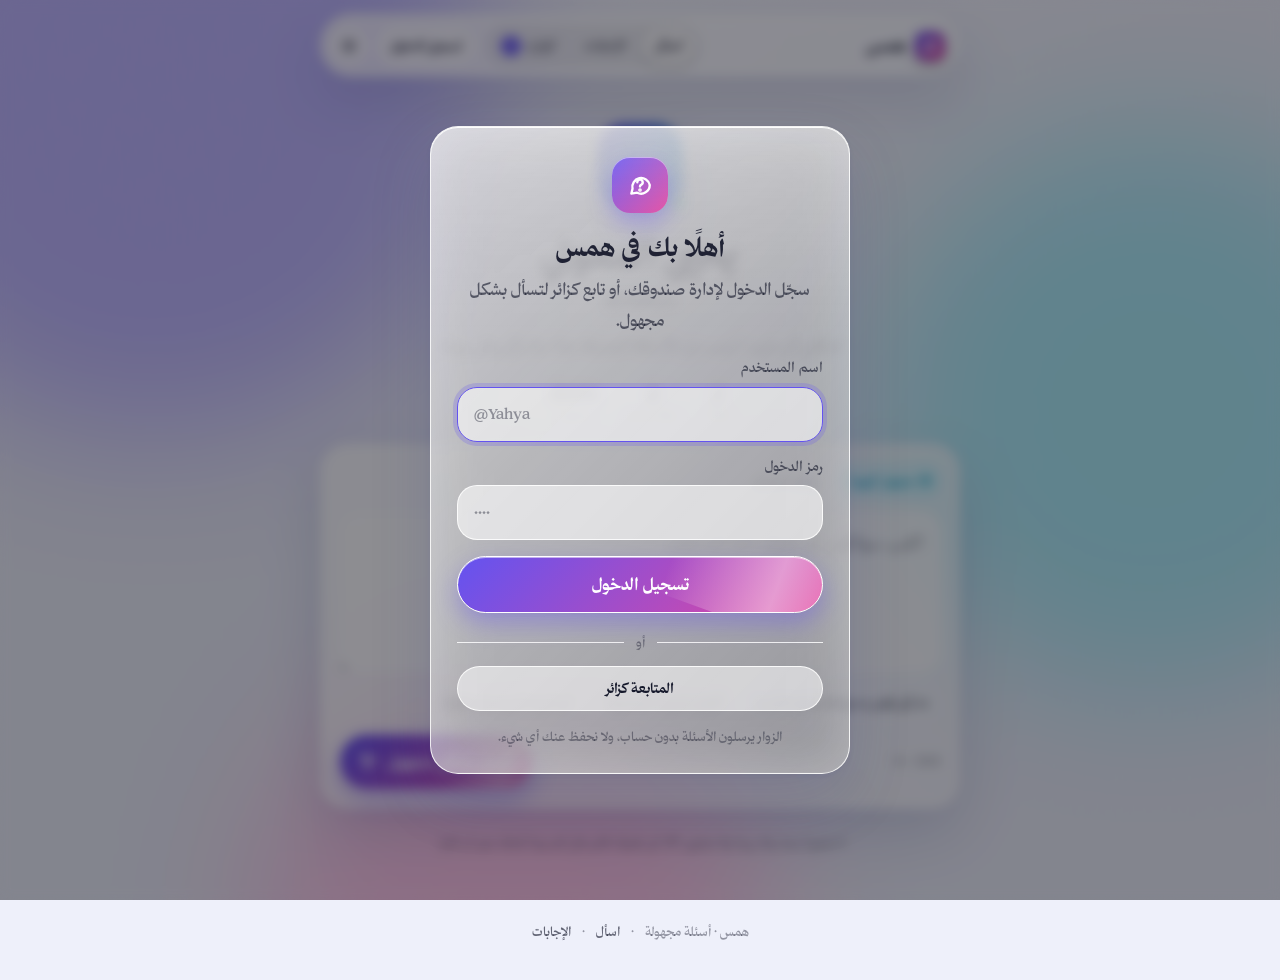
==== ask/index.html @ 1781f9e5 "Localize the Q&A site to Arabic with the Thmanyah Serif Text font Switch the page to lang=ar dir=rtl" ====
<!doctype html>
<html lang="ar" dir="rtl">
<head>
<meta charset="utf-8">
<meta name="viewport" content="width=device-width, initial-scale=1, viewport-fit=cover">
<title>همس — أسئلة مجهولة</title>
<meta name="description" content="اسألني أي شيء بدون أن يعرف أحد من أنت. أجيب عن أفضل الأسئلة علنًا.">
<meta property="og:title" content="همس — أسئلة مجهولة">
<meta property="og:description" content="أرسل لي سؤالًا مجهولًا. بلا اسم، بلا حساب، بلا أثر.">
<meta name="theme-color" content="#0a0b14">
<link rel="preload" href="fonts/thmanyahseriftext-Medium.otf" as="font" type="font/otf" crossorigin>
<link rel="preload" href="fonts/thmanyahseriftext-Bold.otf" as="font" type="font/otf" crossorigin>
<link rel="stylesheet" href="style.css">
</head>
<body>

<!-- الخلفية السائلة -->
<div class="ambient" aria-hidden="true">
  <span class="blob blob-a"></span>
  <span class="blob blob-b"></span>
  <span class="blob blob-c"></span>
  <span class="grain"></span>
</div>

<!-- شريط التنقل الزجاجي -->
<header class="topbar">
  <nav class="nav glass" aria-label="الرئيسي">
    <a class="brand" href="#home">
      <span class="brand-mark" aria-hidden="true">
        <svg viewBox="0 0 24 24" width="18" height="18" fill="none" stroke="currentColor" stroke-width="2.2" stroke-linecap="round" stroke-linejoin="round"><path d="M21 12a8 8 0 0 1-11.6 7.1L4 20l1.1-4.6A8 8 0 1 1 21 12z"/><path d="M9.5 9.5a2.5 2.5 0 1 1 3.5 2.3c-.7.3-1 .8-1 1.5"/><circle cx="12" cy="16.6" r=".6" fill="currentColor"/></svg>
      </span>
      <span class="brand-name">همس</span>
    </a>
    <div class="nav-links" role="tablist">
      <a href="#home" data-route="home" class="nav-link">اسأل</a>
      <a href="#answers" data-route="answers" class="nav-link">الإجابات</a>
      <a href="#inbox" data-route="inbox" class="nav-link">الوارد <span class="pill" id="inboxCount" hidden>0</span></a>
    </div>
    <button class="btn-ghost sm" id="navSignIn" type="button">تسجيل الدخول</button>
    <button class="user-chip" id="navUser" type="button" hidden title="الحساب">
      <span class="user-avatar" id="navAvatar">ي</span>
      <span class="user-name" id="navName">Yahya</span>
    </button>
    <button class="icon-btn" id="themeToggle" type="button" aria-label="تبديل المظهر" title="تبديل المظهر">
      <svg class="ico-sun" viewBox="0 0 24 24" width="18" height="18" fill="none" stroke="currentColor" stroke-width="2" stroke-linecap="round"><circle cx="12" cy="12" r="4"/><path d="M12 2v2M12 20v2M4.9 4.9l1.4 1.4M17.7 17.7l1.4 1.4M2 12h2M20 12h2M4.9 19.1l1.4-1.4M17.7 6.3l1.4-1.4"/></svg>
      <svg class="ico-moon" viewBox="0 0 24 24" width="18" height="18" fill="none" stroke="currentColor" stroke-width="2" stroke-linecap="round" stroke-linejoin="round"><path d="M21 12.8A9 9 0 1 1 11.2 3a7 7 0 0 0 9.8 9.8z"/></svg>
    </button>
  </nav>
</header>

<main class="page">

  <!-- ===================== الرئيسية / اسأل ===================== -->
  <section class="view" data-view="home">
    <div class="hero">
      <div class="avatar-ring">
        <div class="avatar glass" id="avatar">ي</div>
        <span class="status-dot" title="يستقبل الأسئلة"></span>
      </div>
      <h1 class="display" id="profileName">يحيى المعولي</h1>
      <p class="handle" id="profileHandle">@Yahya</p>
      <p class="bio" id="profileBio">اسألني أي شيء. أجيب عن الأسئلة الجميلة علنًا، والباقي يبقى بيننا.</p>
      <div class="stats">
        <div class="stat"><strong id="statAnswered">0</strong><span>إجابة</span></div>
        <div class="stat"><strong id="statReceived">0</strong><span>سؤال وصل</span></div>
        <div class="stat"><strong>100%</strong><span>مجهول</span></div>
      </div>
    </div>

    <div class="composer glass" id="composer">
      <div class="composer-head">
        <span class="chip"><span class="dot"></span> مجهول الهوية</span>
        <span class="chip ghost">بدون تسجيل</span>
      </div>
      <form id="askForm" novalidate>
        <label class="sr-only" for="question">سؤالك</label>
        <textarea id="question" name="question" rows="4" maxlength="300" placeholder="اكتب سؤالك… لن يعرف أحد أنه منك." required></textarea>
        <div class="composer-foot">
          <div class="prompts" id="prompts" aria-label="اقتراحات">
            <button type="button" class="prompt">ما رأي تؤمن به ويخالفك فيه الناس؟</button>
            <button type="button" class="prompt">أفضل نصيحة تجاهلتها؟</button>
            <button type="button" class="prompt">أي أغنية تكررها هذه الأيام؟</button>
          </div>
          <div class="send-row">
            <span class="counter" id="counter">0 / 300</span>
            <button class="btn-primary" id="sendBtn" type="submit">
              <span class="btn-label">أرسل بشكل مجهول</span>
              <svg class="flip-rtl" viewBox="0 0 24 24" width="18" height="18" fill="none" stroke="currentColor" stroke-width="2.2" stroke-linecap="round" stroke-linejoin="round"><path d="M22 2 11 13"/><path d="M22 2 15 22l-4-9-9-4z"/></svg>
            </button>
          </div>
        </div>
        <p class="form-error" id="formError" role="alert" hidden></p>
      </form>

      <div class="sent" id="sentState" hidden>
        <div class="sent-check" aria-hidden="true">
          <svg viewBox="0 0 24 24" width="32" height="32" fill="none" stroke="currentColor" stroke-width="2.5" stroke-linecap="round" stroke-linejoin="round"><path d="M20 6 9 17l-5-5"/></svg>
        </div>
        <h2>وصل. سرّك في أمان.</h2>
        <p>إذا تمت الإجابة عنه سيظهر في صفحة <a href="#answers">الإجابات</a>.</p>
        <button class="btn-ghost" id="sendAnother" type="button">أرسل سؤالًا آخر</button>
      </div>
    </div>

    <p class="fineprint">لا نجمع أسماء ولا بريدًا ولا عناوين IP. كن لطيفًا، فالرسائل المسيئة تُحذف دون أن تُقرأ.</p>
  </section>

  <!-- ===================== الإجابات ===================== -->
  <section class="view" data-view="answers" hidden>
    <div class="section-head">
      <h1 class="display">الإجابات</h1>
      <p class="lede">أسئلة استحقت أن تُجاب بصوت عالٍ.</p>
    </div>
    <div class="feed" id="answersFeed"></div>
    <div class="empty glass" id="answersEmpty" hidden>
      <h3>لا إجابات بعد</h3>
      <p>كن أول من <a href="#home">يسأل شيئًا</a>.</p>
    </div>
  </section>

  <!-- ===================== الوارد ===================== -->
  <section class="view" data-view="inbox" hidden>

    <div class="lock glass" id="lockScreen">
      <div class="lock-icon" aria-hidden="true">
        <svg viewBox="0 0 24 24" width="28" height="28" fill="none" stroke="currentColor" stroke-width="2" stroke-linecap="round" stroke-linejoin="round"><rect x="4" y="11" width="16" height="10" rx="3"/><path d="M8 11V7a4 4 0 0 1 8 0v4"/></svg>
      </div>
      <h2>صندوق المالك</h2>
      <p>سجّل الدخول لقراءة الأسئلة والإجابة عنها.</p>
      <button class="btn-primary" id="lockSignIn" type="button"><span class="btn-label">تسجيل الدخول</span></button>
      <p class="hint">صاحب الصفحة وحده يستطيع فتح صندوق الوارد.</p>
    </div>

    <div id="inboxPanel" hidden>
      <div class="section-head row">
        <div>
          <h1 class="display">الوارد</h1>
          <p class="lede" id="inboxLede">لا أسئلة بانتظارك</p>
        </div>
        <div class="head-actions">
          <button class="btn-ghost" id="copyLink" type="button">
            <svg viewBox="0 0 24 24" width="16" height="16" fill="none" stroke="currentColor" stroke-width="2" stroke-linecap="round" stroke-linejoin="round"><path d="M10 13a5 5 0 0 0 7.5.5l3-3a5 5 0 0 0-7-7l-1.5 1.5"/><path d="M14 11a5 5 0 0 0-7.5-.5l-3 3a5 5 0 0 0 7 7l1.5-1.5"/></svg>
            نسخ رابطي
          </button>
          <button class="btn-ghost" id="openSettings" type="button">الإعدادات</button>
          <button class="btn-ghost" id="lockBtn" type="button">تسجيل الخروج</button>
        </div>
      </div>

      <div class="filters glass" role="tablist" aria-label="تصفية">
        <button class="filter is-active" data-filter="all" type="button">الكل</button>
        <button class="filter" data-filter="open" type="button">بلا إجابة</button>
        <button class="filter" data-filter="answered" type="button">مُجاب</button>
        <button class="filter" data-filter="archived" type="button">الأرشيف</button>
      </div>

      <div class="feed" id="inboxFeed"></div>
      <div class="empty glass" id="inboxEmpty" hidden>
        <h3>الصندوق فارغ</h3>
        <p>شارك رابطك وستبدأ الأسئلة بالوصول.</p>
      </div>

      <!-- نافذة الإعدادات -->
      <div class="sheet-backdrop" id="settingsSheet" hidden>
        <div class="sheet glass" role="dialog" aria-modal="true" aria-labelledby="settingsTitle">
          <div class="sheet-head">
            <h2 id="settingsTitle">الإعدادات</h2>
            <button class="icon-btn" id="closeSettings" type="button" aria-label="إغلاق">✕</button>
          </div>
          <form id="settingsForm" class="settings-form">
            <label>الاسم الظاهر<input id="setName" type="text" maxlength="40" required></label>
            <label>اسم المستخدم<input id="setHandle" type="text" maxlength="30" placeholder="@you" dir="ltr"></label>
            <label>النبذة<textarea id="setBio" rows="3" maxlength="160"></textarea></label>
            <label>رمز الدخول<input id="setPass" type="password" inputmode="numeric" minlength="4" maxlength="32" autocomplete="new-password" dir="ltr"></label>
            <div class="sheet-actions">
              <button class="btn-danger" id="clearSamples" type="button">حذف الأسئلة التجريبية</button>
              <button class="btn-primary" type="submit"><span class="btn-label">حفظ</span></button>
            </div>
          </form>
        </div>
      </div>
    </div>
  </section>

</main>

<footer class="foot">
  <span>همس · أسئلة مجهولة</span>
  <span class="sep">·</span>
  <a href="#home">اسأل</a>
  <span class="sep">·</span>
  <a href="#answers">الإجابات</a>
</footer>

<!-- نافذة تسجيل الدخول عند فتح الموقع -->
<div class="sheet-backdrop login-backdrop" id="loginSheet" hidden>
  <div class="sheet glass login" role="dialog" aria-modal="true" aria-labelledby="loginTitle">
    <div class="login-brand" aria-hidden="true">
      <svg viewBox="0 0 24 24" width="26" height="26" fill="none" stroke="currentColor" stroke-width="2.2" stroke-linecap="round" stroke-linejoin="round"><path d="M21 12a8 8 0 0 1-11.6 7.1L4 20l1.1-4.6A8 8 0 1 1 21 12z"/><path d="M9.5 9.5a2.5 2.5 0 1 1 3.5 2.3c-.7.3-1 .8-1 1.5"/><circle cx="12" cy="16.6" r=".6" fill="currentColor"/></svg>
    </div>
    <h2 id="loginTitle" class="display">أهلًا بك في همس</h2>
    <p class="login-sub">سجّل الدخول لإدارة صندوقك، أو تابع كزائر لتسأل بشكل مجهول.</p>
    <form id="loginForm" class="login-form" novalidate>
      <label>اسم المستخدم<input id="loginUser" type="text" autocomplete="username" placeholder="@Yahya" autocapitalize="off" spellcheck="false" dir="ltr"></label>
      <label>رمز الدخول<input id="loginPass" type="password" autocomplete="current-password" inputmode="numeric" placeholder="••••" dir="ltr"></label>
      <p class="form-error" id="loginError" role="alert" hidden></p>
      <button class="btn-primary login-btn" type="submit"><span class="btn-label">تسجيل الدخول</span></button>
    </form>
    <div class="divider"><span>أو</span></div>
    <button class="btn-ghost login-guest" id="loginGuest" type="button">المتابعة كزائر</button>
    <p class="hint">الزوار يرسلون الأسئلة بدون حساب، ولا نحفظ عنك أي شيء.</p>
  </div>
</div>

<div class="toast glass" id="toast" role="status" aria-live="polite" hidden></div>

<template id="tplQuestion">
  <article class="card glass q-card">
    <header class="q-head">
      <span class="q-avatar" aria-hidden="true">؟</span>
      <div class="q-meta">
        <span class="q-from">مجهول</span>
        <time class="q-time"></time>
      </div>
      <span class="badge"></span>
    </header>
    <p class="q-text"></p>
    <div class="q-answer" hidden>
      <span class="a-label">الإجابة</span>
      <p class="a-text"></p>
    </div>
    <div class="q-reply" hidden>
      <textarea class="reply-input" rows="3" maxlength="600" placeholder="اكتب إجابتك…"></textarea>
      <div class="q-actions">
        <button class="btn-ghost act-cancel" type="button">إلغاء</button>
        <button class="btn-primary act-publish" type="button"><span class="btn-label">نشر الإجابة</span></button>
      </div>
    </div>
    <footer class="q-foot">
      <div class="q-actions"></div>
    </footer>
  </article>
</template>

<script src="app.js"></script>
</body>
</html>
---- ask/style.css ----
/* ============================================================
   همس — Liquid Glass design system (RTL, Arabic)
   Layout: one centred column (max 640px) floating over an
   animated aurora; every surface is a frosted glass panel.
   Type: Thmanyah Serif Text (Light 300 / Medium 500 / Bold 700).
   ============================================================ */
@font-face { font-family: "Thmanyah Serif Text"; src: url("fonts/thmanyahseriftext-Light.otf") format("opentype"); font-weight: 300; font-style: normal; font-display: swap; }
@font-face { font-family: "Thmanyah Serif Text"; src: url("fonts/thmanyahseriftext-Medium.otf") format("opentype"); font-weight: 400 500; font-style: normal; font-display: swap; }
@font-face { font-family: "Thmanyah Serif Text"; src: url("fonts/thmanyahseriftext-Bold.otf") format("opentype"); font-weight: 600 800; font-style: normal; font-display: swap; }

:root {
  --bg: #0a0b14;
  --bg-2: #11132a;
  --fg: #f4f5ff;
  --fg-muted: rgba(244, 245, 255, 0.64);
  --fg-faint: rgba(244, 245, 255, 0.42);

  --glass: linear-gradient(135deg, rgba(255,255,255,0.14), rgba(255,255,255,0.05));
  --glass-strong: rgba(255,255,255,0.16);
  --glass-hover: rgba(255,255,255,0.10);
  --stroke: rgba(255,255,255,0.20);
  --stroke-strong: rgba(255,255,255,0.42);
  --sheen: rgba(255,255,255,0.55);
  --shadow: 0 24px 60px rgba(0, 0, 0, 0.45), 0 2px 6px rgba(0,0,0,0.25);

  --accent: #8b7bff;
  --accent-2: #5ee7ff;
  --accent-3: #ff7ad9;
  --accent-fg: #0b0c1a;
  --ok: #4ade80;
  --warn: #fbbf24;
  --danger: #ff6b8b;

  --blob-a: #6a5cff;
  --blob-b: #19c7e6;
  --blob-c: #ff5fb8;

  --font-display: "Thmanyah Serif Text", "Noto Naskh Arabic", "Geeza Pro", "Amiri", serif;
  --font-body: "Thmanyah Serif Text", "Noto Naskh Arabic", "Geeza Pro", "Amiri", serif;

  --r-xl: 28px;
  --r-lg: 20px;
  --r-md: 14px;
  --r-pill: 999px;
  --blur: 28px;
  color-scheme: dark;
}

:root[data-theme="light"] {
  --bg: #eef0fa;
  --bg-2: #f7f8ff;
  --fg: #15182b;
  --fg-muted: rgba(21, 24, 43, 0.64);
  --fg-faint: rgba(21, 24, 43, 0.42);

  --glass: linear-gradient(135deg, rgba(255,255,255,0.72), rgba(255,255,255,0.40));
  --glass-strong: rgba(255,255,255,0.70);
  --glass-hover: rgba(255,255,255,0.55);
  --stroke: rgba(255,255,255,0.85);
  --stroke-strong: rgba(255,255,255,1);
  --sheen: rgba(255,255,255,0.95);
  --shadow: 0 24px 60px rgba(60, 70, 140, 0.18), 0 2px 6px rgba(60,70,140,0.08);

  --accent: #6353f0;
  --accent-2: #0ea5c9;
  --accent-3: #e4479f;
  --accent-fg: #ffffff;

  --blob-a: #b9b0ff;
  --blob-b: #a4ecf7;
  --blob-c: #ffc1e6;
  color-scheme: light;
}

/* ---------- Reset ---------- */
*, *::before, *::after { box-sizing: border-box; }
html, body { margin: 0; min-height: 100%; }
body {
  font-family: var(--font-body);
  font-size: 17px;
  line-height: 1.8;
  color: var(--fg);
  background: var(--bg);
  overflow-x: hidden;
  -webkit-font-smoothing: antialiased;
  padding-left: max(16px, env(safe-area-inset-left, 0px));
  padding-right: max(16px, env(safe-area-inset-right, 0px));
}
a { color: inherit; }
button, input, textarea { font: inherit; color: inherit; }
button { cursor: pointer; }
textarea { resize: vertical; }
.sr-only { position: absolute; width: 1px; height: 1px; overflow: hidden; clip: rect(0 0 0 0); white-space: nowrap; }
[hidden] { display: none !important; }
:focus-visible { outline: 2px solid var(--accent-2); outline-offset: 3px; border-radius: 6px; }

/* ---------- Ambient background ---------- */
.ambient { position: fixed; inset: 0; z-index: -1; overflow: hidden; background: radial-gradient(120% 90% at 50% 0%, var(--bg-2), var(--bg) 70%); }
.blob {
  position: absolute; border-radius: 50%; filter: blur(70px); opacity: 0.75;
  will-change: transform; mix-blend-mode: screen;
}
:root[data-theme="light"] .blob { mix-blend-mode: normal; opacity: 0.9; }
.blob-a { width: 52vmax; height: 52vmax; left: -14vmax; top: -18vmax; background: var(--blob-a); animation: drift-a 26s ease-in-out infinite alternate; }
.blob-b { width: 44vmax; height: 44vmax; right: -12vmax; top: 10vmax; background: var(--blob-b); animation: drift-b 32s ease-in-out infinite alternate; }
.blob-c { width: 40vmax; height: 40vmax; left: 20vmax; bottom: -22vmax; background: var(--blob-c); animation: drift-c 38s ease-in-out infinite alternate; }
@keyframes drift-a { to { transform: translate(14vmax, 10vmax) scale(1.12); } }
@keyframes drift-b { to { transform: translate(-16vmax, 14vmax) scale(0.92); } }
@keyframes drift-c { to { transform: translate(10vmax, -14vmax) scale(1.08); } }
.grain {
  position: absolute; inset: 0; opacity: 0.06; pointer-events: none;
  background-image: url("data:image/svg+xml;utf8,<svg xmlns='http://www.w3.org/2000/svg' width='160' height='160'><filter id='n'><feTurbulence type='fractalNoise' baseFrequency='0.9' numOctaves='2' stitchTiles='stitch'/></filter><rect width='100%' height='100%' filter='url(%23n)'/></svg>");
}

/* ---------- Glass primitive ---------- */
.glass {
  position: relative;
  background: var(--glass);
  -webkit-backdrop-filter: blur(var(--blur)) saturate(180%);
  backdrop-filter: blur(var(--blur)) saturate(180%);
  border: 1px solid var(--stroke);
  border-radius: var(--r-xl);
  box-shadow: var(--shadow), inset 0 1px 0 var(--sheen), inset 0 -1px 0 rgba(255,255,255,0.04);
}
.glass::before {               /* specular highlight across the top edge */
  content: ""; position: absolute; inset: 0; border-radius: inherit; pointer-events: none;
  background: linear-gradient(180deg, rgba(255,255,255,0.18), transparent 32%);
  mask: linear-gradient(#000, transparent 60%);
  -webkit-mask: linear-gradient(#000, transparent 60%);
}

/* ---------- Top bar ---------- */
.topbar { position: sticky; top: env(safe-area-inset-top, 0px); z-index: 20; padding-block: 14px 6px; display: flex; justify-content: center; }
.nav {
  width: min(100%, 640px);
  display: flex; align-items: center; gap: 10px;
  padding-block: 8px; padding-inline: 14px 10px;
  border-radius: var(--r-pill);
}
.brand { display: inline-flex; align-items: center; gap: 9px; text-decoration: none; font-family: var(--font-display); font-weight: 700; }
.brand-mark {
  width: 30px; height: 30px; border-radius: 10px; display: grid; place-items: center; color: var(--accent-fg);
  background: linear-gradient(135deg, var(--accent), var(--accent-3));
  box-shadow: inset 0 1px 0 rgba(255,255,255,0.5), 0 4px 12px rgba(0,0,0,0.25);
}
.brand-name { font-size: 17px; }
.nav-links { margin-inline-start: auto; display: flex; gap: 2px; padding: 3px; border-radius: var(--r-pill); background: rgba(0,0,0,0.12); }
:root[data-theme="light"] .nav-links { background: rgba(21,24,43,0.06); }
.nav-link {
  position: relative; display: inline-flex; align-items: center; gap: 6px;
  padding: 7px 13px; border-radius: var(--r-pill); text-decoration: none;
  font-weight: 600; font-size: 14px; color: var(--fg-muted);
  transition: color .2s, background .25s;
}
.nav-link:hover { color: var(--fg); }
.nav-link.is-active {
  color: var(--fg); background: var(--glass-strong);
  box-shadow: inset 0 1px 0 var(--sheen), 0 2px 8px rgba(0,0,0,0.18);
}
.pill {
  min-width: 20px; height: 20px; padding: 0 6px; border-radius: var(--r-pill);
  display: inline-grid; place-items: center; font-size: 11px; font-weight: 700;
  background: var(--accent); color: var(--accent-fg);
}
.icon-btn {
  width: 36px; height: 36px; border-radius: 50%; border: 1px solid var(--stroke);
  background: var(--glass-hover); display: grid; place-items: center; transition: transform .2s, background .2s;
}
.icon-btn:hover { background: var(--glass-strong); transform: translateY(-1px); }
.ico-sun { display: none; }
:root[data-theme="light"] .ico-sun { display: block; }
:root[data-theme="light"] .ico-moon { display: none; }

/* ---------- Page scaffolding ---------- */
.page { width: min(100%, 640px); margin: 0 auto; padding-block: 28px 56px; }
.view { display: flex; flex-direction: column; gap: 22px; animation: rise .5s cubic-bezier(.2,.7,.2,1) both; }
@keyframes rise { from { opacity: 0; transform: translateY(10px); } }
.display { font-family: var(--font-display); font-weight: 700; line-height: 1.35; text-wrap: balance; margin: 0; }
h1.display { font-size: clamp(30px, 6vw, 40px); }
.lede { margin: 6px 0 0; color: var(--fg-muted); }
.section-head.row { display: flex; align-items: flex-end; justify-content: space-between; gap: 14px; flex-wrap: wrap; }
.head-actions { display: flex; gap: 8px; flex-wrap: wrap; }

/* ---------- Hero ---------- */
.hero { text-align: center; display: flex; flex-direction: column; align-items: center; gap: 6px; padding-top: 10px; }
.avatar-ring { position: relative; margin-bottom: 10px; }
.avatar {
  width: 88px; height: 88px; border-radius: 30px; display: grid; place-items: center;
  font-family: var(--font-display); font-weight: 700; font-size: 34px;
  background: linear-gradient(135deg, var(--accent), var(--accent-2));
  color: var(--accent-fg); border-color: var(--stroke-strong);
}
.status-dot {
  position: absolute; right: -2px; bottom: -2px; width: 18px; height: 18px; border-radius: 50%;
  background: var(--ok); border: 3px solid var(--bg); box-shadow: 0 0 0 4px rgba(74,222,128,0.18);
}
.handle { margin: 0; color: var(--fg-muted); font-weight: 600; }
.bio { margin: 8px 0 0; max-width: 42ch; color: var(--fg-muted); }
.stats { display: flex; gap: 26px; margin-top: 16px; }
.stat { display: flex; flex-direction: column; align-items: center; line-height: 1.2; }
.stat strong { font-family: var(--font-display); font-size: 20px; font-variant-numeric: tabular-nums; }
.stat span { font-size: 13px; color: var(--fg-faint); }

/* ---------- Composer ---------- */
.composer { padding: 18px; display: flex; flex-direction: column; gap: 14px; }
.composer-head { display: flex; gap: 8px; }
.chip {
  display: inline-flex; align-items: center; gap: 7px; padding: 5px 11px; border-radius: var(--r-pill);
  font-size: 13px; font-weight: 700;
  background: rgba(94,231,255,0.14); color: var(--accent-2); border: 1px solid rgba(94,231,255,0.25);
}
.chip .dot { width: 7px; height: 7px; border-radius: 50%; background: currentColor; box-shadow: 0 0 10px currentColor; }
.chip.ghost { background: transparent; color: var(--fg-muted); border-color: var(--stroke); }
#askForm { display: flex; flex-direction: column; gap: 12px; }
textarea, input[type="text"], input[type="password"] {
  width: 100%; border-radius: var(--r-lg); border: 1px solid var(--stroke);
  background: rgba(0,0,0,0.18); padding: 14px 16px; color: var(--fg);
  transition: border-color .2s, box-shadow .2s, background .2s;
}
:root[data-theme="light"] textarea, :root[data-theme="light"] input[type="text"], :root[data-theme="light"] input[type="password"] { background: rgba(255,255,255,0.6); }
textarea::placeholder, input::placeholder { color: var(--fg-faint); }
textarea:focus, input:focus { outline: none; border-color: var(--accent); box-shadow: 0 0 0 4px color-mix(in srgb, var(--accent) 22%, transparent); }
#question { font-size: 18px; min-height: 120px; line-height: 1.8; }
.composer-foot { display: flex; flex-direction: column; gap: 12px; }
.prompts { display: flex; gap: 8px; flex-wrap: wrap; }
.prompt {
  padding: 6px 12px; border-radius: var(--r-pill); border: 1px solid var(--stroke);
  background: transparent; color: var(--fg-muted); font-size: 13px; font-weight: 600;
  transition: background .2s, color .2s, transform .2s;
}
.prompt:hover { background: var(--glass-hover); color: var(--fg); transform: translateY(-1px); }
.send-row { display: flex; align-items: center; justify-content: space-between; gap: 12px; }
.counter { font-size: 13px; color: var(--fg-faint); font-variant-numeric: tabular-nums; }
.counter.is-near { color: var(--warn); }

.flip-rtl { transform: scaleX(-1); }

/* ---------- Buttons ---------- */
.btn-primary {
  position: relative; display: inline-flex; align-items: center; gap: 9px;
  padding: 12px 20px; border-radius: var(--r-pill); border: 1px solid var(--stroke-strong);
  font-weight: 700; color: var(--accent-fg);
  background: linear-gradient(135deg, var(--accent), var(--accent-3));
  box-shadow: 0 10px 24px color-mix(in srgb, var(--accent) 40%, transparent), inset 0 1px 0 rgba(255,255,255,0.55);
  transition: transform .18s cubic-bezier(.2,.7,.2,1), box-shadow .2s, filter .2s; overflow: hidden;
}
.btn-primary::after {           /* liquid sheen sweep */
  content: ""; position: absolute; inset: -40% -60%; transform: translateX(-70%) rotate(20deg);
  background: linear-gradient(90deg, transparent, rgba(255,255,255,0.45), transparent); width: 60%;
  transition: transform .6s ease;
}
.btn-primary:hover { transform: translateY(-1px) scale(1.01); filter: saturate(1.1); }
.btn-primary:hover::after { transform: translateX(260%) rotate(20deg); }
.btn-primary:active { transform: translateY(0) scale(0.98); }
.btn-primary:disabled { opacity: 0.6; cursor: not-allowed; transform: none; }
.btn-primary.is-busy .btn-label { opacity: 0.6; }
.btn-ghost {
  display: inline-flex; align-items: center; gap: 7px; padding: 9px 14px; border-radius: var(--r-pill);
  border: 1px solid var(--stroke); background: var(--glass-hover); color: var(--fg); font-weight: 600; font-size: 14px;
  transition: background .2s, transform .18s;
}
.btn-ghost:hover { background: var(--glass-strong); transform: translateY(-1px); }
.btn-danger {
  display: inline-flex; align-items: center; gap: 7px; padding: 9px 14px; border-radius: var(--r-pill);
  border: 1px solid color-mix(in srgb, var(--danger) 40%, transparent); background: color-mix(in srgb, var(--danger) 12%, transparent);
  color: var(--danger); font-weight: 600; font-size: 14px; transition: background .2s;
}
.btn-danger:hover { background: color-mix(in srgb, var(--danger) 22%, transparent); }
.btn-ghost.is-confirm { border-color: var(--danger); color: var(--danger); }

.form-error { margin: 0; font-size: 14px; color: var(--danger); font-weight: 600; }
.fineprint { text-align: center; font-size: 13px; color: var(--fg-faint); margin: 0; max-width: 52ch; align-self: center; }

/* ---------- Sent state ---------- */
.sent { text-align: center; display: flex; flex-direction: column; align-items: center; gap: 8px; padding: 18px 8px 10px; animation: pop .45s cubic-bezier(.2,.9,.2,1.2) both; }
@keyframes pop { from { opacity: 0; transform: scale(.92); } }
.sent-check {
  width: 68px; height: 68px; border-radius: 50%; display: grid; place-items: center; margin-bottom: 8px;
  color: var(--accent-fg); background: linear-gradient(135deg, var(--ok), var(--accent-2));
  box-shadow: 0 12px 30px rgba(74,222,128,0.35), inset 0 1px 0 rgba(255,255,255,0.6);
}
.sent h2 { margin: 0; font-family: var(--font-display); font-size: 22px; }
.sent p { margin: 0; color: var(--fg-muted); }
.sent .btn-ghost { margin-top: 10px; }

/* ---------- Feed & cards ---------- */
.feed { display: flex; flex-direction: column; gap: 14px; }
.card { padding: 18px; display: flex; flex-direction: column; gap: 12px; border-radius: var(--r-lg); animation: rise .4s cubic-bezier(.2,.7,.2,1) both; }
.card:hover { background: var(--glass-hover); }
:root[data-theme="light"] .card:hover { background: var(--glass); }
.q-head { display: flex; align-items: center; gap: 10px; }
.q-avatar {
  width: 34px; height: 34px; border-radius: 12px; display: grid; place-items: center; font-weight: 700;
  background: var(--glass-strong); border: 1px solid var(--stroke); color: var(--fg-muted);
}
.q-meta { display: flex; flex-direction: column; line-height: 1.2; min-width: 0; }
.q-from { font-weight: 700; font-size: 14px; }
.q-time { font-size: 12px; color: var(--fg-faint); }
.badge { margin-inline-start: auto; font-size: 12px; font-weight: 700; padding: 3px 10px; border-radius: var(--r-pill); border: 1px solid transparent; }
.badge.is-open { color: var(--warn); background: rgba(251,191,36,0.12); border-color: rgba(251,191,36,0.3); }
.badge.is-answered { color: var(--ok); background: rgba(74,222,128,0.12); border-color: rgba(74,222,128,0.3); }
.badge.is-archived { color: var(--fg-faint); background: rgba(127,127,127,0.12); border-color: var(--stroke); }
.badge.is-sample { color: var(--accent-2); background: rgba(94,231,255,0.12); border-color: rgba(94,231,255,0.3); }
.q-text { margin: 0; font-size: 18px; font-weight: 500; line-height: 1.7; overflow-wrap: anywhere; }
.q-answer {
  display: flex; flex-direction: column; gap: 4px; padding: 12px 14px; border-radius: var(--r-md);
  background: color-mix(in srgb, var(--accent) 14%, transparent); border-inline-start: 3px solid var(--accent);
}
.a-label { font-size: 12px; font-weight: 700; color: var(--accent); }
:root[data-theme="light"] .a-label { color: var(--accent); }
.a-text { margin: 0; color: var(--fg); overflow-wrap: anywhere; white-space: pre-wrap; }
.q-reply { display: flex; flex-direction: column; gap: 10px; }
.q-actions { display: flex; gap: 8px; flex-wrap: wrap; justify-content: flex-end; }
.q-foot { display: flex; justify-content: flex-end; }
.q-foot:empty, .q-actions:empty { display: none; }
.btn-ghost.sm { padding: 7px 12px; font-size: 13px; }

/* ---------- Answers feed card variant ---------- */
.answers-card .q-head { align-items: flex-start; }

/* ---------- Empty ---------- */
.empty { padding: 36px 20px; text-align: center; border-radius: var(--r-lg); }
.empty h3 { margin: 0 0 4px; font-family: var(--font-display); font-size: 20px; }
.empty p { margin: 0; color: var(--fg-muted); }

/* ---------- Inbox lock & filters ---------- */
.lock { padding: 34px 24px; text-align: center; display: flex; flex-direction: column; align-items: center; gap: 8px; }
.lock-icon { width: 60px; height: 60px; border-radius: 20px; display: grid; place-items: center; margin-bottom: 6px; background: var(--glass-strong); border: 1px solid var(--stroke); }
.lock h2 { margin: 0; font-family: var(--font-display); font-size: 24px; }
.lock p { margin: 0; color: var(--fg-muted); }
.unlock-form { display: flex; gap: 10px; width: min(100%, 360px); margin-top: 12px; }
.unlock-form input { flex: 1; min-width: 0; }
.hint { font-size: 13px; color: var(--fg-faint) !important; }
.hint code { background: var(--glass-strong); padding: 1px 6px; border-radius: 6px; font-family: ui-monospace, SFMono-Regular, Menlo, monospace; direction: ltr; unicode-bidi: isolate; }
.handle, .user-name, .counter, .q-time { direction: ltr; unicode-bidi: isolate; }
.q-time { direction: rtl; }
.filters { display: flex; gap: 4px; padding: 5px; border-radius: var(--r-pill); width: max-content; max-width: 100%; overflow-x: auto; }
.filter { padding: 7px 14px; border-radius: var(--r-pill); border: 0; background: transparent; color: var(--fg-muted); font-weight: 600; font-size: 14px; white-space: nowrap; transition: background .2s, color .2s; }
.filter.is-active { color: var(--fg); background: var(--glass-strong); box-shadow: inset 0 1px 0 var(--sheen); }

/* ---------- Settings sheet ---------- */
.sheet-backdrop { position: fixed; inset: 0; z-index: 40; display: grid; place-items: end center; padding: 16px; background: rgba(5,6,14,0.45); backdrop-filter: blur(6px); -webkit-backdrop-filter: blur(6px); }
.sheet { width: min(100%, 520px); padding: 22px; display: flex; flex-direction: column; gap: 16px; animation: slideUp .4s cubic-bezier(.2,.8,.2,1) both; }
@keyframes slideUp { from { transform: translateY(30px); opacity: 0; } }
.sheet-head { display: flex; align-items: center; justify-content: space-between; }
.sheet-head h2 { margin: 0; font-family: var(--font-display); }
.settings-form { display: flex; flex-direction: column; gap: 12px; }
.settings-form label { display: flex; flex-direction: column; gap: 6px; font-size: 14px; font-weight: 500; color: var(--fg-muted); }
.sheet-actions { display: flex; justify-content: space-between; gap: 10px; flex-wrap: wrap; margin-top: 6px; }
@media (min-width: 640px) { .sheet-backdrop { place-items: center; } }

/* ---------- Sign-in ---------- */
.login-backdrop { place-items: center; }
.login { align-items: center; text-align: center; gap: 10px; padding: 30px 26px 24px; width: min(100%, 420px); }
.login-brand {
  width: 56px; height: 56px; border-radius: 18px; display: grid; place-items: center; color: var(--accent-fg);
  background: linear-gradient(135deg, var(--accent), var(--accent-3));
  box-shadow: inset 0 1px 0 rgba(255,255,255,0.5), 0 10px 24px color-mix(in srgb, var(--accent) 40%, transparent);
  margin-bottom: 6px;
}
.login h2 { font-size: 26px; }
.login-form input, #setHandle, #setPass { text-align: start; }
.login-sub { margin: 0 0 10px; color: var(--fg-muted); max-width: 32ch; }
.login-form { width: 100%; display: flex; flex-direction: column; gap: 12px; text-align: start; }
.login-form label { display: flex; flex-direction: column; gap: 6px; font-size: 14px; font-weight: 500; color: var(--fg-muted); }
.login-btn { justify-content: center; margin-top: 4px; }
.divider { width: 100%; display: flex; align-items: center; gap: 12px; color: var(--fg-faint); font-size: 13px; margin: 8px 0 2px; }
.divider::before, .divider::after { content: ""; flex: 1; height: 1px; background: var(--stroke); }
.login-guest { width: 100%; justify-content: center; }
.login .hint { margin: 4px 0 0; }
.user-chip {
  display: inline-flex; align-items: center; gap: 8px; padding-block: 4px; padding-inline: 4px 12px; border-radius: var(--r-pill);
  border: 1px solid var(--stroke); background: var(--glass-hover); font-weight: 700; font-size: 13px; transition: background .2s;
}
.user-chip:hover { background: var(--glass-strong); }
.user-avatar {
  width: 26px; height: 26px; border-radius: 50%; display: grid; place-items: center; font-size: 12px; font-weight: 800;
  background: linear-gradient(135deg, var(--accent), var(--accent-2)); color: var(--accent-fg);
}
@media (max-width: 480px) { .user-name { display: none; } .user-chip { padding-inline-end: 4px; } }

/* ---------- Toast & footer ---------- */
.toast {
  position: fixed; left: 50%; bottom: calc(22px + env(safe-area-inset-bottom, 0px)); transform: translateX(-50%);
  z-index: 50; padding: 11px 18px; border-radius: var(--r-pill); font-weight: 600; font-size: 14px;
  animation: toastIn .3s cubic-bezier(.2,.8,.2,1) both; max-width: calc(100vw - 32px); text-align: center;
}
@keyframes toastIn { from { opacity: 0; transform: translate(-50%, 12px); } }
.foot { width: min(100%, 640px); margin: 0 auto; padding-block: 10px 36px; text-align: center; font-size: 13px; color: var(--fg-faint); }
.foot a { text-decoration: none; color: var(--fg-muted); }
.foot .sep { margin: 0 8px; }

/* ---------- Small screens ---------- */
@media (max-width: 480px) {
  .brand-name { display: none; }
  .nav { padding-inline-start: 10px; }
  .nav-link { padding: 7px 10px; font-size: 13px; }
  .send-row { flex-direction: column; align-items: stretch; }
  .btn-primary { justify-content: center; }
  .counter { text-align: end; }
  .stats { gap: 18px; }
  .unlock-form { flex-direction: column; }
}

/* ---------- Motion preferences ---------- */
@media (prefers-reduced-motion: reduce) {
  *, *::before, *::after { animation: none !important; transition: none !important; }
}
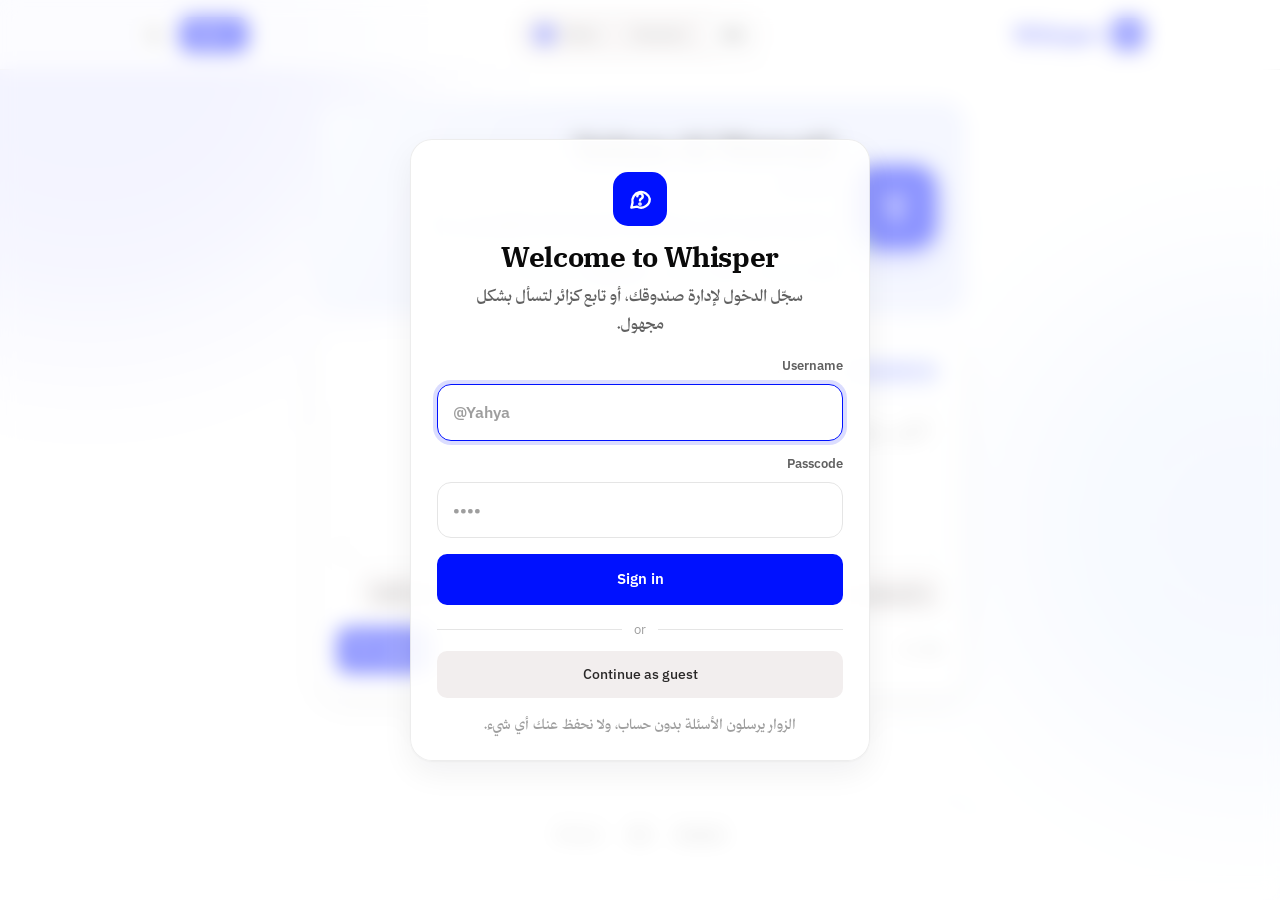
==== commit e5d1d67a: "Restyle Whisper after kitabh.com and mix English keywords with Arabic Replace the dark aurora palett" ====
--- a/ask/index.html
+++ b/ask/index.html
@@ -3,80 +3,83 @@
 <head>
 <meta charset="utf-8">
 <meta name="viewport" content="width=device-width, initial-scale=1, viewport-fit=cover">
-<title>همس — أسئلة مجهولة</title>
-<meta name="description" content="اسألني أي شيء بدون أن يعرف أحد من أنت. أجيب عن أفضل الأسئلة علنًا.">
-<meta property="og:title" content="همس — أسئلة مجهولة">
+<title>Whisper</title>
+<meta name="description" content="اسألني أي شيء بدون أن يعرف أحد من أنت.">
+<meta property="og:title" content="Whisper">
 <meta property="og:description" content="أرسل لي سؤالًا مجهولًا. بلا اسم، بلا حساب، بلا أثر.">
-<meta name="theme-color" content="#0a0b14">
+<meta name="theme-color" content="#ffffff">
+<link rel="preconnect" href="https://fonts.googleapis.com">
+<link rel="preconnect" href="https://fonts.gstatic.com" crossorigin>
+<link href="https://fonts.googleapis.com/css2?family=IBM+Plex+Sans:wght@400;500;600;700&family=IBM+Plex+Serif:wght@600;700&display=swap" rel="stylesheet">
 <link rel="preload" href="fonts/thmanyahseriftext-Medium.otf" as="font" type="font/otf" crossorigin>
 <link rel="preload" href="fonts/thmanyahseriftext-Bold.otf" as="font" type="font/otf" crossorigin>
 <link rel="stylesheet" href="style.css">
 </head>
 <body>
 
-<!-- الخلفية السائلة -->
 <div class="ambient" aria-hidden="true">
   <span class="blob blob-a"></span>
   <span class="blob blob-b"></span>
-  <span class="blob blob-c"></span>
-  <span class="grain"></span>
 </div>
 
-<!-- شريط التنقل الزجاجي -->
 <header class="topbar">
-  <nav class="nav glass" aria-label="الرئيسي">
+  <nav class="nav" aria-label="Main">
     <a class="brand" href="#home">
       <span class="brand-mark" aria-hidden="true">
         <svg viewBox="0 0 24 24" width="18" height="18" fill="none" stroke="currentColor" stroke-width="2.2" stroke-linecap="round" stroke-linejoin="round"><path d="M21 12a8 8 0 0 1-11.6 7.1L4 20l1.1-4.6A8 8 0 1 1 21 12z"/><path d="M9.5 9.5a2.5 2.5 0 1 1 3.5 2.3c-.7.3-1 .8-1 1.5"/><circle cx="12" cy="16.6" r=".6" fill="currentColor"/></svg>
       </span>
-      <span class="brand-name">همس</span>
+      <span class="brand-name">Whisper</span>
     </a>
     <div class="nav-links" role="tablist">
-      <a href="#home" data-route="home" class="nav-link">اسأل</a>
-      <a href="#answers" data-route="answers" class="nav-link">الإجابات</a>
-      <a href="#inbox" data-route="inbox" class="nav-link">الوارد <span class="pill" id="inboxCount" hidden>0</span></a>
-    </div>
-    <button class="btn-ghost sm" id="navSignIn" type="button">تسجيل الدخول</button>
-    <button class="user-chip" id="navUser" type="button" hidden title="الحساب">
-      <span class="user-avatar" id="navAvatar">ي</span>
-      <span class="user-name" id="navName">Yahya</span>
-    </button>
-    <button class="icon-btn" id="themeToggle" type="button" aria-label="تبديل المظهر" title="تبديل المظهر">
-      <svg class="ico-sun" viewBox="0 0 24 24" width="18" height="18" fill="none" stroke="currentColor" stroke-width="2" stroke-linecap="round"><circle cx="12" cy="12" r="4"/><path d="M12 2v2M12 20v2M4.9 4.9l1.4 1.4M17.7 17.7l1.4 1.4M2 12h2M20 12h2M4.9 19.1l1.4-1.4M17.7 6.3l1.4-1.4"/></svg>
-      <svg class="ico-moon" viewBox="0 0 24 24" width="18" height="18" fill="none" stroke="currentColor" stroke-width="2" stroke-linecap="round" stroke-linejoin="round"><path d="M21 12.8A9 9 0 1 1 11.2 3a7 7 0 0 0 9.8 9.8z"/></svg>
-    </button>
+      <a href="#home" data-route="home" class="nav-link">Ask</a>
+      <a href="#answers" data-route="answers" class="nav-link">Answers</a>
+      <a href="#inbox" data-route="inbox" class="nav-link">Inbox <span class="pill" id="inboxCount" hidden>0</span></a>
+    </div>
+    <div class="nav-actions">
+      <button class="btn-primary sm" id="navSignIn" type="button">Sign in</button>
+      <button class="user-chip" id="navUser" type="button" hidden title="Account">
+        <span class="user-avatar" id="navAvatar">Y</span>
+        <span class="user-name" id="navName">Yahya</span>
+      </button>
+      <button class="icon-btn" id="themeToggle" type="button" aria-label="Toggle theme" title="Theme">
+        <svg class="ico-sun" viewBox="0 0 24 24" width="17" height="17" fill="none" stroke="currentColor" stroke-width="2" stroke-linecap="round"><circle cx="12" cy="12" r="4"/><path d="M12 2v2M12 20v2M4.9 4.9l1.4 1.4M17.7 17.7l1.4 1.4M2 12h2M20 12h2M4.9 19.1l1.4-1.4M17.7 6.3l1.4-1.4"/></svg>
+        <svg class="ico-moon" viewBox="0 0 24 24" width="17" height="17" fill="none" stroke="currentColor" stroke-width="2" stroke-linecap="round" stroke-linejoin="round"><path d="M21 12.8A9 9 0 1 1 11.2 3a7 7 0 0 0 9.8 9.8z"/></svg>
+      </button>
+    </div>
   </nav>
 </header>
 
 <main class="page">
 
-  <!-- ===================== الرئيسية / اسأل ===================== -->
+  <!-- ===================== Ask ===================== -->
   <section class="view" data-view="home">
     <div class="hero">
       <div class="avatar-ring">
-        <div class="avatar glass" id="avatar">ي</div>
-        <span class="status-dot" title="يستقبل الأسئلة"></span>
-      </div>
-      <h1 class="display" id="profileName">يحيى المعولي</h1>
-      <p class="handle" id="profileHandle">@Yahya</p>
-      <p class="bio" id="profileBio">اسألني أي شيء. أجيب عن الأسئلة الجميلة علنًا، والباقي يبقى بيننا.</p>
-      <div class="stats">
-        <div class="stat"><strong id="statAnswered">0</strong><span>إجابة</span></div>
-        <div class="stat"><strong id="statReceived">0</strong><span>سؤال وصل</span></div>
-        <div class="stat"><strong>100%</strong><span>مجهول</span></div>
+        <div class="avatar" id="avatar">Y</div>
+        <span class="status-dot" title="Open for questions"></span>
+      </div>
+      <div class="hero-body">
+        <h1 class="display" id="profileName">Yahya Al Mawali</h1>
+        <p class="handle" id="profileHandle">@Yahya</p>
+        <p class="bio" id="profileBio">اسألني أي شيء. أجيب عن الأسئلة الجميلة علنًا، والباقي يبقى بيننا.</p>
+        <div class="stats">
+          <div class="stat"><strong id="statAnswered">0</strong><span>Answered</span></div>
+          <div class="stat"><strong id="statReceived">0</strong><span>Received</span></div>
+          <div class="stat"><strong>100%</strong><span>Anonymous</span></div>
+        </div>
       </div>
     </div>
 
     <div class="composer glass" id="composer">
       <div class="composer-head">
-        <span class="chip"><span class="dot"></span> مجهول الهوية</span>
-        <span class="chip ghost">بدون تسجيل</span>
+        <span class="chip"><span class="dot"></span> Anonymous</span>
+        <span class="chip ghost">No sign-in</span>
       </div>
       <form id="askForm" novalidate>
-        <label class="sr-only" for="question">سؤالك</label>
+        <label class="sr-only" for="question">Your question</label>
         <textarea id="question" name="question" rows="4" maxlength="300" placeholder="اكتب سؤالك… لن يعرف أحد أنه منك." required></textarea>
         <div class="composer-foot">
-          <div class="prompts" id="prompts" aria-label="اقتراحات">
+          <div class="prompts" id="prompts" aria-label="Suggestions">
             <button type="button" class="prompt">ما رأي تؤمن به ويخالفك فيه الناس؟</button>
             <button type="button" class="prompt">أفضل نصيحة تجاهلتها؟</button>
             <button type="button" class="prompt">أي أغنية تكررها هذه الأيام؟</button>
@@ -84,8 +87,8 @@
           <div class="send-row">
             <span class="counter" id="counter">0 / 300</span>
             <button class="btn-primary" id="sendBtn" type="submit">
-              <span class="btn-label">أرسل بشكل مجهول</span>
-              <svg class="flip-rtl" viewBox="0 0 24 24" width="18" height="18" fill="none" stroke="currentColor" stroke-width="2.2" stroke-linecap="round" stroke-linejoin="round"><path d="M22 2 11 13"/><path d="M22 2 15 22l-4-9-9-4z"/></svg>
+              <span class="btn-label">Send</span>
+              <svg class="flip-rtl" viewBox="0 0 24 24" width="17" height="17" fill="none" stroke="currentColor" stroke-width="2.2" stroke-linecap="round" stroke-linejoin="round"><path d="M22 2 11 13"/><path d="M22 2 15 22l-4-9-9-4z"/></svg>
             </button>
           </div>
         </div>
@@ -94,87 +97,88 @@
 
       <div class="sent" id="sentState" hidden>
         <div class="sent-check" aria-hidden="true">
-          <svg viewBox="0 0 24 24" width="32" height="32" fill="none" stroke="currentColor" stroke-width="2.5" stroke-linecap="round" stroke-linejoin="round"><path d="M20 6 9 17l-5-5"/></svg>
-        </div>
-        <h2>وصل. سرّك في أمان.</h2>
-        <p>إذا تمت الإجابة عنه سيظهر في صفحة <a href="#answers">الإجابات</a>.</p>
-        <button class="btn-ghost" id="sendAnother" type="button">أرسل سؤالًا آخر</button>
+          <svg viewBox="0 0 24 24" width="30" height="30" fill="none" stroke="currentColor" stroke-width="2.5" stroke-linecap="round" stroke-linejoin="round"><path d="M20 6 9 17l-5-5"/></svg>
+        </div>
+        <h2>Sent</h2>
+        <p>وصل سؤالك وسرّك في أمان. إذا تمت الإجابة عنه سيظهر في <a href="#answers">Answers</a>.</p>
+        <button class="btn-ghost" id="sendAnother" type="button">Ask another</button>
       </div>
     </div>
 
     <p class="fineprint">لا نجمع أسماء ولا بريدًا ولا عناوين IP. كن لطيفًا، فالرسائل المسيئة تُحذف دون أن تُقرأ.</p>
   </section>
 
-  <!-- ===================== الإجابات ===================== -->
+  <!-- ===================== Answers ===================== -->
   <section class="view" data-view="answers" hidden>
     <div class="section-head">
-      <h1 class="display">الإجابات</h1>
+      <h1 class="display">Answers</h1>
       <p class="lede">أسئلة استحقت أن تُجاب بصوت عالٍ.</p>
     </div>
     <div class="feed" id="answersFeed"></div>
-    <div class="empty glass" id="answersEmpty" hidden>
-      <h3>لا إجابات بعد</h3>
+    <div class="empty" id="answersEmpty" hidden>
+      <h3>No answers yet</h3>
       <p>كن أول من <a href="#home">يسأل شيئًا</a>.</p>
     </div>
   </section>
 
-  <!-- ===================== الوارد ===================== -->
+  <!-- ===================== Inbox ===================== -->
   <section class="view" data-view="inbox" hidden>
 
     <div class="lock glass" id="lockScreen">
       <div class="lock-icon" aria-hidden="true">
-        <svg viewBox="0 0 24 24" width="28" height="28" fill="none" stroke="currentColor" stroke-width="2" stroke-linecap="round" stroke-linejoin="round"><rect x="4" y="11" width="16" height="10" rx="3"/><path d="M8 11V7a4 4 0 0 1 8 0v4"/></svg>
-      </div>
-      <h2>صندوق المالك</h2>
+        <svg viewBox="0 0 24 24" width="26" height="26" fill="none" stroke="currentColor" stroke-width="2" stroke-linecap="round" stroke-linejoin="round"><rect x="4" y="11" width="16" height="10" rx="3"/><path d="M8 11V7a4 4 0 0 1 8 0v4"/></svg>
+      </div>
+      <h2>Owner Inbox</h2>
       <p>سجّل الدخول لقراءة الأسئلة والإجابة عنها.</p>
-      <button class="btn-primary" id="lockSignIn" type="button"><span class="btn-label">تسجيل الدخول</span></button>
+      <button class="btn-primary" id="lockSignIn" type="button"><span class="btn-label">Sign in</span></button>
       <p class="hint">صاحب الصفحة وحده يستطيع فتح صندوق الوارد.</p>
     </div>
 
     <div id="inboxPanel" hidden>
-      <div class="section-head row">
-        <div>
-          <h1 class="display">الوارد</h1>
-          <p class="lede" id="inboxLede">لا أسئلة بانتظارك</p>
-        </div>
-        <div class="head-actions">
-          <button class="btn-ghost" id="copyLink" type="button">
-            <svg viewBox="0 0 24 24" width="16" height="16" fill="none" stroke="currentColor" stroke-width="2" stroke-linecap="round" stroke-linejoin="round"><path d="M10 13a5 5 0 0 0 7.5.5l3-3a5 5 0 0 0-7-7l-1.5 1.5"/><path d="M14 11a5 5 0 0 0-7.5-.5l-3 3a5 5 0 0 0 7 7l1.5-1.5"/></svg>
-            نسخ رابطي
-          </button>
-          <button class="btn-ghost" id="openSettings" type="button">الإعدادات</button>
-          <button class="btn-ghost" id="lockBtn" type="button">تسجيل الخروج</button>
-        </div>
-      </div>
-
-      <div class="filters glass" role="tablist" aria-label="تصفية">
-        <button class="filter is-active" data-filter="all" type="button">الكل</button>
-        <button class="filter" data-filter="open" type="button">بلا إجابة</button>
-        <button class="filter" data-filter="answered" type="button">مُجاب</button>
-        <button class="filter" data-filter="archived" type="button">الأرشيف</button>
-      </div>
-
-      <div class="feed" id="inboxFeed"></div>
-      <div class="empty glass" id="inboxEmpty" hidden>
-        <h3>الصندوق فارغ</h3>
-        <p>شارك رابطك وستبدأ الأسئلة بالوصول.</p>
-      </div>
-
-      <!-- نافذة الإعدادات -->
+      <div class="view-stack">
+        <div class="section-head row">
+          <div>
+            <h1 class="display">Inbox</h1>
+            <p class="lede" id="inboxLede">لا أسئلة بانتظارك</p>
+          </div>
+          <div class="head-actions">
+            <button class="btn-ghost" id="copyLink" type="button">
+              <svg viewBox="0 0 24 24" width="15" height="15" fill="none" stroke="currentColor" stroke-width="2" stroke-linecap="round" stroke-linejoin="round"><path d="M10 13a5 5 0 0 0 7.5.5l3-3a5 5 0 0 0-7-7l-1.5 1.5"/><path d="M14 11a5 5 0 0 0-7.5-.5l-3 3a5 5 0 0 0 7 7l1.5-1.5"/></svg>
+              Copy link
+            </button>
+            <button class="btn-ghost" id="openSettings" type="button">Settings</button>
+            <button class="btn-ghost" id="lockBtn" type="button">Sign out</button>
+          </div>
+        </div>
+
+        <div class="filters" role="tablist" aria-label="Filter">
+          <button class="filter is-active" data-filter="all" type="button">All</button>
+          <button class="filter" data-filter="open" type="button">Open</button>
+          <button class="filter" data-filter="answered" type="button">Answered</button>
+          <button class="filter" data-filter="archived" type="button">Archived</button>
+        </div>
+
+        <div class="feed" id="inboxFeed"></div>
+        <div class="empty" id="inboxEmpty" hidden>
+          <h3>Inbox zero</h3>
+          <p>شارك رابطك وستبدأ الأسئلة بالوصول.</p>
+        </div>
+      </div>
+
       <div class="sheet-backdrop" id="settingsSheet" hidden>
         <div class="sheet glass" role="dialog" aria-modal="true" aria-labelledby="settingsTitle">
           <div class="sheet-head">
-            <h2 id="settingsTitle">الإعدادات</h2>
-            <button class="icon-btn" id="closeSettings" type="button" aria-label="إغلاق">✕</button>
+            <h2 id="settingsTitle">Settings</h2>
+            <button class="icon-btn" id="closeSettings" type="button" aria-label="Close">✕</button>
           </div>
           <form id="settingsForm" class="settings-form">
-            <label>الاسم الظاهر<input id="setName" type="text" maxlength="40" required></label>
-            <label>اسم المستخدم<input id="setHandle" type="text" maxlength="30" placeholder="@you" dir="ltr"></label>
-            <label>النبذة<textarea id="setBio" rows="3" maxlength="160"></textarea></label>
-            <label>رمز الدخول<input id="setPass" type="password" inputmode="numeric" minlength="4" maxlength="32" autocomplete="new-password" dir="ltr"></label>
+            <label>Display name<input id="setName" type="text" maxlength="40" required></label>
+            <label>Username<input id="setHandle" type="text" maxlength="30" placeholder="@you" dir="ltr"></label>
+            <label>Bio<textarea id="setBio" rows="3" maxlength="160"></textarea></label>
+            <label>Passcode<input id="setPass" type="password" inputmode="numeric" minlength="4" maxlength="32" autocomplete="new-password" placeholder="اتركه فارغًا لإبقائه كما هو" dir="ltr"></label>
             <div class="sheet-actions">
-              <button class="btn-danger" id="clearSamples" type="button">حذف الأسئلة التجريبية</button>
-              <button class="btn-primary" type="submit"><span class="btn-label">حفظ</span></button>
+              <button class="btn-danger" id="clearSamples" type="button">Remove samples</button>
+              <button class="btn-primary" type="submit"><span class="btn-label">Save</span></button>
             </div>
           </form>
         </div>
@@ -185,55 +189,54 @@
 </main>
 
 <footer class="foot">
-  <span>همس · أسئلة مجهولة</span>
+  <span>Whisper</span>
   <span class="sep">·</span>
-  <a href="#home">اسأل</a>
+  <a href="#home">Ask</a>
   <span class="sep">·</span>
-  <a href="#answers">الإجابات</a>
+  <a href="#answers">Answers</a>
 </footer>
 
-<!-- نافذة تسجيل الدخول عند فتح الموقع -->
 <div class="sheet-backdrop login-backdrop" id="loginSheet" hidden>
   <div class="sheet glass login" role="dialog" aria-modal="true" aria-labelledby="loginTitle">
     <div class="login-brand" aria-hidden="true">
       <svg viewBox="0 0 24 24" width="26" height="26" fill="none" stroke="currentColor" stroke-width="2.2" stroke-linecap="round" stroke-linejoin="round"><path d="M21 12a8 8 0 0 1-11.6 7.1L4 20l1.1-4.6A8 8 0 1 1 21 12z"/><path d="M9.5 9.5a2.5 2.5 0 1 1 3.5 2.3c-.7.3-1 .8-1 1.5"/><circle cx="12" cy="16.6" r=".6" fill="currentColor"/></svg>
     </div>
-    <h2 id="loginTitle" class="display">أهلًا بك في همس</h2>
+    <h2 id="loginTitle" class="display">Welcome to Whisper</h2>
     <p class="login-sub">سجّل الدخول لإدارة صندوقك، أو تابع كزائر لتسأل بشكل مجهول.</p>
     <form id="loginForm" class="login-form" novalidate>
-      <label>اسم المستخدم<input id="loginUser" type="text" autocomplete="username" placeholder="@Yahya" autocapitalize="off" spellcheck="false" dir="ltr"></label>
-      <label>رمز الدخول<input id="loginPass" type="password" autocomplete="current-password" inputmode="numeric" placeholder="••••" dir="ltr"></label>
+      <label>Username<input id="loginUser" type="text" autocomplete="username" placeholder="@Yahya" autocapitalize="off" spellcheck="false" dir="ltr"></label>
+      <label>Passcode<input id="loginPass" type="password" autocomplete="current-password" inputmode="numeric" placeholder="••••" dir="ltr"></label>
       <p class="form-error" id="loginError" role="alert" hidden></p>
-      <button class="btn-primary login-btn" type="submit"><span class="btn-label">تسجيل الدخول</span></button>
+      <button class="btn-primary login-btn" type="submit"><span class="btn-label">Sign in</span></button>
     </form>
-    <div class="divider"><span>أو</span></div>
-    <button class="btn-ghost login-guest" id="loginGuest" type="button">المتابعة كزائر</button>
+    <div class="divider"><span>or</span></div>
+    <button class="btn-ghost login-guest" id="loginGuest" type="button">Continue as guest</button>
     <p class="hint">الزوار يرسلون الأسئلة بدون حساب، ولا نحفظ عنك أي شيء.</p>
   </div>
 </div>
 
-<div class="toast glass" id="toast" role="status" aria-live="polite" hidden></div>
+<div class="toast" id="toast" role="status" aria-live="polite" hidden></div>
 
 <template id="tplQuestion">
-  <article class="card glass q-card">
+  <article class="card q-card">
     <header class="q-head">
       <span class="q-avatar" aria-hidden="true">؟</span>
       <div class="q-meta">
-        <span class="q-from">مجهول</span>
+        <span class="q-from">Anonymous</span>
         <time class="q-time"></time>
       </div>
       <span class="badge"></span>
     </header>
     <p class="q-text"></p>
     <div class="q-answer" hidden>
-      <span class="a-label">الإجابة</span>
+      <span class="a-label">Answer</span>
       <p class="a-text"></p>
     </div>
     <div class="q-reply" hidden>
       <textarea class="reply-input" rows="3" maxlength="600" placeholder="اكتب إجابتك…"></textarea>
       <div class="q-actions">
-        <button class="btn-ghost act-cancel" type="button">إلغاء</button>
-        <button class="btn-primary act-publish" type="button"><span class="btn-label">نشر الإجابة</span></button>
+        <button class="btn-ghost act-cancel" type="button">Cancel</button>
+        <button class="btn-primary act-publish" type="button"><span class="btn-label">Publish</span></button>
       </div>
     </div>
     <footer class="q-foot">
--- a/ask/style.css
+++ b/ask/style.css
@@ -1,90 +1,100 @@
 /* ============================================================
-   همس — Liquid Glass design system (RTL, Arabic)
-   Layout: one centred column (max 640px) floating over an
-   animated aurora; every surface is a frosted glass panel.
-   Type: Thmanyah Serif Text (Light 300 / Medium 500 / Bold 700).
+   Whisper — editorial light with a quiet glass layer
+   Reference: kitabh.com — white page, ink text, one electric
+   blue, warm-gray pills, hairline rules, heavy headlines.
+   Layout: sticky frosted header (brand · segmented tabs · actions),
+   one centred 680px column below it.
+   Type: IBM Plex Sans / Serif for Latin keywords,
+         Thmanyah Serif Text for Arabic (per-glyph fallback).
    ============================================================ */
-@font-face { font-family: "Thmanyah Serif Text"; src: url("fonts/thmanyahseriftext-Light.otf") format("opentype"); font-weight: 300; font-style: normal; font-display: swap; }
-@font-face { font-family: "Thmanyah Serif Text"; src: url("fonts/thmanyahseriftext-Medium.otf") format("opentype"); font-weight: 400 500; font-style: normal; font-display: swap; }
-@font-face { font-family: "Thmanyah Serif Text"; src: url("fonts/thmanyahseriftext-Bold.otf") format("opentype"); font-weight: 600 800; font-style: normal; font-display: swap; }
+@font-face { font-family: "Thmanyah Serif Text"; src: url("fonts/thmanyahseriftext-Light.otf") format("opentype"); font-weight: 300; font-display: swap; }
+@font-face { font-family: "Thmanyah Serif Text"; src: url("fonts/thmanyahseriftext-Medium.otf") format("opentype"); font-weight: 400 500; font-display: swap; }
+@font-face { font-family: "Thmanyah Serif Text"; src: url("fonts/thmanyahseriftext-Bold.otf") format("opentype"); font-weight: 600 800; font-display: swap; }
 
 :root {
-  --bg: #0a0b14;
-  --bg-2: #11132a;
-  --fg: #f4f5ff;
-  --fg-muted: rgba(244, 245, 255, 0.64);
-  --fg-faint: rgba(244, 245, 255, 0.42);
-
-  --glass: linear-gradient(135deg, rgba(255,255,255,0.14), rgba(255,255,255,0.05));
-  --glass-strong: rgba(255,255,255,0.16);
-  --glass-hover: rgba(255,255,255,0.10);
-  --stroke: rgba(255,255,255,0.20);
-  --stroke-strong: rgba(255,255,255,0.42);
-  --sheen: rgba(255,255,255,0.55);
-  --shadow: 0 24px 60px rgba(0, 0, 0, 0.45), 0 2px 6px rgba(0,0,0,0.25);
-
-  --accent: #8b7bff;
-  --accent-2: #5ee7ff;
-  --accent-3: #ff7ad9;
-  --accent-fg: #0b0c1a;
+  /* palette */
+  --bg: #ffffff;
+  --bg-tint: #f7f8fc;
+  --ink: #0a0a0a;
+  --ink-2: #2a2828;
+  --muted: #616161;
+  --faint: #9e9e9e;
+  --line: #e5e5e5;
+  --pill: #f2eeee;
+  --pill-hover: #e9e3e3;
+  --accent: #0011ff;
+  --accent-hover: #000bd1;
+  --accent-soft: #e8edff;
+  --accent-ink: #0011ff;
+  --on-accent: #ffffff;
+  --ok: #16a34a;
+  --ok-soft: #dcfce7;
+  --warn-soft: #fef3c7;
+  --warn: #b45309;
+  --danger: #dc2626;
+  --danger-soft: #ffe4e6;
+
+  /* glass */
+  --glass: rgba(255, 255, 255, 0.72);
+  --glass-line: rgba(10, 10, 10, 0.07);
+  --glass-sheen: rgba(255, 255, 255, 0.9);
+  --shadow: 0 1px 2px rgba(16, 23, 41, 0.04), 0 12px 32px rgba(16, 23, 41, 0.06);
+  --glow-a: rgba(0, 17, 255, 0.10);
+  --glow-b: rgba(120, 160, 255, 0.14);
+
+  /* type */
+  --font-ui: "IBM Plex Sans", "Thmanyah Serif Text", "Geeza Pro", system-ui, sans-serif;
+  --font-display: "IBM Plex Serif", "Thmanyah Serif Text", "Geeza Pro", Georgia, serif;
+  --font-ar: "Thmanyah Serif Text", "Geeza Pro", "Noto Naskh Arabic", serif;
+
+  --r-lg: 22px;
+  --r-md: 14px;
+  --r-sm: 10px;
+  --r-pill: 999px;
+  color-scheme: light;
+}
+
+:root[data-theme="dark"] {
+  --bg: #0b0b0d;
+  --bg-tint: #111218;
+  --ink: #f5f5f5;
+  --ink-2: #d9d9d9;
+  --muted: #a3a3a3;
+  --faint: #6b6b6b;
+  --line: #24252b;
+  --pill: #1b1c22;
+  --pill-hover: #25262e;
+  --accent: #3d4bff;
+  --accent-hover: #5662ff;
+  --accent-soft: rgba(61, 75, 255, 0.16);
+  --accent-ink: #8e97ff;
+  --on-accent: #ffffff;
   --ok: #4ade80;
+  --ok-soft: rgba(74, 222, 128, 0.14);
+  --warn-soft: rgba(251, 191, 36, 0.14);
   --warn: #fbbf24;
-  --danger: #ff6b8b;
-
-  --blob-a: #6a5cff;
-  --blob-b: #19c7e6;
-  --blob-c: #ff5fb8;
-
-  --font-display: "Thmanyah Serif Text", "Noto Naskh Arabic", "Geeza Pro", "Amiri", serif;
-  --font-body: "Thmanyah Serif Text", "Noto Naskh Arabic", "Geeza Pro", "Amiri", serif;
-
-  --r-xl: 28px;
-  --r-lg: 20px;
-  --r-md: 14px;
-  --r-pill: 999px;
-  --blur: 28px;
+  --danger: #f87171;
+  --danger-soft: rgba(248, 113, 113, 0.14);
+  --glass: rgba(18, 19, 24, 0.66);
+  --glass-line: rgba(255, 255, 255, 0.08);
+  --glass-sheen: rgba(255, 255, 255, 0.06);
+  --shadow: 0 1px 2px rgba(0, 0, 0, 0.3), 0 16px 40px rgba(0, 0, 0, 0.35);
+  --glow-a: rgba(61, 75, 255, 0.22);
+  --glow-b: rgba(80, 120, 255, 0.10);
   color-scheme: dark;
 }
 
-:root[data-theme="light"] {
-  --bg: #eef0fa;
-  --bg-2: #f7f8ff;
-  --fg: #15182b;
-  --fg-muted: rgba(21, 24, 43, 0.64);
-  --fg-faint: rgba(21, 24, 43, 0.42);
-
-  --glass: linear-gradient(135deg, rgba(255,255,255,0.72), rgba(255,255,255,0.40));
-  --glass-strong: rgba(255,255,255,0.70);
-  --glass-hover: rgba(255,255,255,0.55);
-  --stroke: rgba(255,255,255,0.85);
-  --stroke-strong: rgba(255,255,255,1);
-  --sheen: rgba(255,255,255,0.95);
-  --shadow: 0 24px 60px rgba(60, 70, 140, 0.18), 0 2px 6px rgba(60,70,140,0.08);
-
-  --accent: #6353f0;
-  --accent-2: #0ea5c9;
-  --accent-3: #e4479f;
-  --accent-fg: #ffffff;
-
-  --blob-a: #b9b0ff;
-  --blob-b: #a4ecf7;
-  --blob-c: #ffc1e6;
-  color-scheme: light;
-}
-
-/* ---------- Reset ---------- */
+/* ---------- reset ---------- */
 *, *::before, *::after { box-sizing: border-box; }
 html, body { margin: 0; min-height: 100%; }
 body {
-  font-family: var(--font-body);
-  font-size: 17px;
-  line-height: 1.8;
-  color: var(--fg);
+  font-family: var(--font-ui);
+  font-size: 16px;
+  line-height: 1.75;
+  color: var(--ink);
   background: var(--bg);
   overflow-x: hidden;
   -webkit-font-smoothing: antialiased;
-  padding-left: max(16px, env(safe-area-inset-left, 0px));
-  padding-right: max(16px, env(safe-area-inset-right, 0px));
 }
 a { color: inherit; }
 button, input, textarea { font: inherit; color: inherit; }
@@ -92,317 +102,298 @@
 textarea { resize: vertical; }
 .sr-only { position: absolute; width: 1px; height: 1px; overflow: hidden; clip: rect(0 0 0 0); white-space: nowrap; }
 [hidden] { display: none !important; }
-:focus-visible { outline: 2px solid var(--accent-2); outline-offset: 3px; border-radius: 6px; }
-
-/* ---------- Ambient background ---------- */
-.ambient { position: fixed; inset: 0; z-index: -1; overflow: hidden; background: radial-gradient(120% 90% at 50% 0%, var(--bg-2), var(--bg) 70%); }
-.blob {
-  position: absolute; border-radius: 50%; filter: blur(70px); opacity: 0.75;
-  will-change: transform; mix-blend-mode: screen;
-}
-:root[data-theme="light"] .blob { mix-blend-mode: normal; opacity: 0.9; }
-.blob-a { width: 52vmax; height: 52vmax; left: -14vmax; top: -18vmax; background: var(--blob-a); animation: drift-a 26s ease-in-out infinite alternate; }
-.blob-b { width: 44vmax; height: 44vmax; right: -12vmax; top: 10vmax; background: var(--blob-b); animation: drift-b 32s ease-in-out infinite alternate; }
-.blob-c { width: 40vmax; height: 40vmax; left: 20vmax; bottom: -22vmax; background: var(--blob-c); animation: drift-c 38s ease-in-out infinite alternate; }
-@keyframes drift-a { to { transform: translate(14vmax, 10vmax) scale(1.12); } }
-@keyframes drift-b { to { transform: translate(-16vmax, 14vmax) scale(0.92); } }
-@keyframes drift-c { to { transform: translate(10vmax, -14vmax) scale(1.08); } }
-.grain {
-  position: absolute; inset: 0; opacity: 0.06; pointer-events: none;
-  background-image: url("data:image/svg+xml;utf8,<svg xmlns='http://www.w3.org/2000/svg' width='160' height='160'><filter id='n'><feTurbulence type='fractalNoise' baseFrequency='0.9' numOctaves='2' stitchTiles='stitch'/></filter><rect width='100%' height='100%' filter='url(%23n)'/></svg>");
-}
-
-/* ---------- Glass primitive ---------- */
+:focus-visible { outline: 2px solid var(--accent); outline-offset: 3px; border-radius: 8px; }
+.ar { font-family: var(--font-ar); }
+
+/* ---------- ambient: two faint blue glows on white ---------- */
+.ambient { position: fixed; inset: 0; z-index: -1; overflow: hidden; background: var(--bg); }
+.blob { position: absolute; border-radius: 50%; filter: blur(80px); will-change: transform; }
+.blob-a { width: 46vmax; height: 46vmax; inset-inline-end: -16vmax; top: -20vmax; background: var(--glow-a); animation: drift-a 30s ease-in-out infinite alternate; }
+.blob-b { width: 40vmax; height: 40vmax; inset-inline-start: -18vmax; top: 30vh; background: var(--glow-b); animation: drift-b 36s ease-in-out infinite alternate; }
+@keyframes drift-a { to { transform: translate(-8vmax, 10vmax) scale(1.08); } }
+@keyframes drift-b { to { transform: translate(10vmax, -6vmax) scale(0.94); } }
+
+/* ---------- glass primitive ---------- */
 .glass {
-  position: relative;
   background: var(--glass);
-  -webkit-backdrop-filter: blur(var(--blur)) saturate(180%);
-  backdrop-filter: blur(var(--blur)) saturate(180%);
-  border: 1px solid var(--stroke);
-  border-radius: var(--r-xl);
-  box-shadow: var(--shadow), inset 0 1px 0 var(--sheen), inset 0 -1px 0 rgba(255,255,255,0.04);
-}
-.glass::before {               /* specular highlight across the top edge */
-  content: ""; position: absolute; inset: 0; border-radius: inherit; pointer-events: none;
-  background: linear-gradient(180deg, rgba(255,255,255,0.18), transparent 32%);
-  mask: linear-gradient(#000, transparent 60%);
-  -webkit-mask: linear-gradient(#000, transparent 60%);
-}
-
-/* ---------- Top bar ---------- */
-.topbar { position: sticky; top: env(safe-area-inset-top, 0px); z-index: 20; padding-block: 14px 6px; display: flex; justify-content: center; }
+  -webkit-backdrop-filter: blur(22px) saturate(160%);
+  backdrop-filter: blur(22px) saturate(160%);
+  border: 1px solid var(--glass-line);
+  box-shadow: var(--shadow), inset 0 1px 0 var(--glass-sheen);
+}
+
+/* ---------- header ---------- */
+body::before { content: ""; position: fixed; inset: 0 0 auto; height: env(safe-area-inset-top, 0px); z-index: 30; background: var(--bg); }
+.topbar {
+  position: sticky; top: env(safe-area-inset-top, 0px); z-index: 20;
+  background: var(--glass);
+  -webkit-backdrop-filter: blur(20px) saturate(160%);
+  backdrop-filter: blur(20px) saturate(160%);
+  border-bottom: 1px solid var(--line);
+}
 .nav {
-  width: min(100%, 640px);
-  display: flex; align-items: center; gap: 10px;
-  padding-block: 8px; padding-inline: 14px 10px;
-  border-radius: var(--r-pill);
-}
-.brand { display: inline-flex; align-items: center; gap: 9px; text-decoration: none; font-family: var(--font-display); font-weight: 700; }
+  width: min(100%, 1040px); margin: 0 auto;
+  display: grid; grid-template-columns: 1fr auto 1fr; align-items: center; gap: 12px;
+  padding-block: 12px;
+  padding-inline: max(16px, env(safe-area-inset-left, 0px)) max(16px, env(safe-area-inset-right, 0px));
+}
+.brand { justify-self: start; display: inline-flex; align-items: center; gap: 10px; text-decoration: none; }
 .brand-mark {
-  width: 30px; height: 30px; border-radius: 10px; display: grid; place-items: center; color: var(--accent-fg);
-  background: linear-gradient(135deg, var(--accent), var(--accent-3));
-  box-shadow: inset 0 1px 0 rgba(255,255,255,0.5), 0 4px 12px rgba(0,0,0,0.25);
-}
-.brand-name { font-size: 17px; }
-.nav-links { margin-inline-start: auto; display: flex; gap: 2px; padding: 3px; border-radius: var(--r-pill); background: rgba(0,0,0,0.12); }
-:root[data-theme="light"] .nav-links { background: rgba(21,24,43,0.06); }
+  width: 32px; height: 32px; border-radius: 9px; display: grid; place-items: center;
+  background: var(--accent); color: var(--on-accent);
+}
+.brand-name { font-family: var(--font-display); font-weight: 700; font-size: 21px; letter-spacing: -0.01em; color: var(--accent-ink); }
+.nav-links {
+  display: flex; gap: 2px; padding: 4px; border-radius: var(--r-pill); background: var(--pill);
+}
 .nav-link {
-  position: relative; display: inline-flex; align-items: center; gap: 6px;
-  padding: 7px 13px; border-radius: var(--r-pill); text-decoration: none;
-  font-weight: 600; font-size: 14px; color: var(--fg-muted);
-  transition: color .2s, background .25s;
-}
-.nav-link:hover { color: var(--fg); }
-.nav-link.is-active {
-  color: var(--fg); background: var(--glass-strong);
-  box-shadow: inset 0 1px 0 var(--sheen), 0 2px 8px rgba(0,0,0,0.18);
-}
+  display: inline-flex; align-items: center; gap: 7px; padding: 6px 16px; border-radius: var(--r-pill);
+  text-decoration: none; font-weight: 500; font-size: 14px; color: var(--muted);
+  transition: color .2s, background .2s, box-shadow .2s;
+}
+.nav-link:hover { color: var(--ink); }
+.nav-link.is-active { color: var(--ink); background: var(--bg); box-shadow: 0 1px 3px rgba(16,23,41,0.10); font-weight: 600; }
 .pill {
-  min-width: 20px; height: 20px; padding: 0 6px; border-radius: var(--r-pill);
+  min-width: 19px; height: 19px; padding: 0 6px; border-radius: var(--r-pill);
   display: inline-grid; place-items: center; font-size: 11px; font-weight: 700;
-  background: var(--accent); color: var(--accent-fg);
-}
+  background: var(--accent); color: var(--on-accent);
+}
+.nav-actions { justify-self: end; display: flex; align-items: center; gap: 8px; }
 .icon-btn {
-  width: 36px; height: 36px; border-radius: 50%; border: 1px solid var(--stroke);
-  background: var(--glass-hover); display: grid; place-items: center; transition: transform .2s, background .2s;
-}
-.icon-btn:hover { background: var(--glass-strong); transform: translateY(-1px); }
+  width: 36px; height: 36px; border-radius: 50%; border: 1px solid var(--line);
+  background: var(--bg); display: grid; place-items: center; color: var(--ink-2);
+  transition: background .2s, border-color .2s;
+}
+.icon-btn:hover { background: var(--pill); }
 .ico-sun { display: none; }
-:root[data-theme="light"] .ico-sun { display: block; }
-:root[data-theme="light"] .ico-moon { display: none; }
-
-/* ---------- Page scaffolding ---------- */
-.page { width: min(100%, 640px); margin: 0 auto; padding-block: 28px 56px; }
-.view { display: flex; flex-direction: column; gap: 22px; animation: rise .5s cubic-bezier(.2,.7,.2,1) both; }
-@keyframes rise { from { opacity: 0; transform: translateY(10px); } }
-.display { font-family: var(--font-display); font-weight: 700; line-height: 1.35; text-wrap: balance; margin: 0; }
-h1.display { font-size: clamp(30px, 6vw, 40px); }
-.lede { margin: 6px 0 0; color: var(--fg-muted); }
+:root[data-theme="dark"] .ico-sun { display: block; }
+:root[data-theme="dark"] .ico-moon { display: none; }
+.user-chip {
+  display: inline-flex; align-items: center; gap: 8px; padding-block: 3px; padding-inline: 3px 12px;
+  border-radius: var(--r-pill); border: 1px solid var(--line); background: var(--bg);
+  font-weight: 600; font-size: 14px; transition: background .2s;
+}
+.user-chip:hover { background: var(--pill); }
+.user-avatar {
+  width: 28px; height: 28px; border-radius: 50%; display: grid; place-items: center;
+  font-size: 13px; font-weight: 700; background: var(--accent); color: var(--on-accent);
+}
+
+/* ---------- buttons ---------- */
+.btn-primary {
+  display: inline-flex; align-items: center; justify-content: center; gap: 8px;
+  padding: 10px 18px; border-radius: var(--r-sm); border: 0;
+  background: var(--accent); color: var(--on-accent); font-weight: 600; font-size: 15px;
+  transition: background .2s, transform .15s;
+}
+.btn-primary:hover { background: var(--accent-hover); }
+.btn-primary:active { transform: scale(0.98); }
+.btn-primary:disabled { opacity: .55; cursor: not-allowed; }
+.btn-primary.sm, .btn-ghost.sm { padding: 6px 13px; font-size: 13px; }
+.btn-ghost {
+  display: inline-flex; align-items: center; justify-content: center; gap: 7px;
+  padding: 8px 15px; border-radius: var(--r-pill); border: 0;
+  background: var(--pill); color: var(--ink-2); font-weight: 500; font-size: 14px;
+  transition: background .2s, color .2s;
+}
+.btn-ghost:hover { background: var(--pill-hover); color: var(--ink); }
+.btn-ghost.accent { background: var(--accent-soft); color: var(--accent-ink); }
+.btn-ghost.accent:hover { background: color-mix(in srgb, var(--accent) 18%, var(--bg)); }
+.btn-ghost.is-confirm { background: var(--danger-soft); color: var(--danger); }
+.btn-danger {
+  display: inline-flex; align-items: center; gap: 7px; padding: 8px 15px; border-radius: var(--r-pill); border: 0;
+  background: var(--danger-soft); color: var(--danger); font-weight: 500; font-size: 14px;
+}
+.flip-rtl { transform: scaleX(-1); }
+
+/* ---------- page ---------- */
+.page {
+  width: min(100%, 680px); margin: 0 auto;
+  padding-block: 32px 64px;
+  padding-inline: max(16px, env(safe-area-inset-left, 0px)) max(16px, env(safe-area-inset-right, 0px));
+}
+.view { display: flex; flex-direction: column; gap: 22px; animation: rise .45s cubic-bezier(.2,.7,.2,1) both; }
+@keyframes rise { from { opacity: 0; transform: translateY(8px); } }
+.display { font-family: var(--font-display); font-weight: 700; line-height: 1.2; letter-spacing: -0.015em; text-wrap: balance; margin: 0; }
+h1.display { font-size: clamp(32px, 6vw, 44px); }
+.lede { margin: 4px 0 0; color: var(--muted); font-family: var(--font-ar); font-size: 17px; }
 .section-head.row { display: flex; align-items: flex-end; justify-content: space-between; gap: 14px; flex-wrap: wrap; }
 .head-actions { display: flex; gap: 8px; flex-wrap: wrap; }
 
-/* ---------- Hero ---------- */
-.hero { text-align: center; display: flex; flex-direction: column; align-items: center; gap: 6px; padding-top: 10px; }
-.avatar-ring { position: relative; margin-bottom: 10px; }
+/* ---------- hero banner ---------- */
+.hero {
+  display: grid; grid-template-columns: auto 1fr; gap: 20px; align-items: center;
+  padding: 26px; border-radius: var(--r-lg);
+  background: var(--accent-soft);
+  border: 1px solid color-mix(in srgb, var(--accent) 12%, transparent);
+  position: relative; overflow: hidden;
+}
+.hero::after {             /* glass sheen across the banner */
+  content: ""; position: absolute; inset: 0; pointer-events: none;
+  background: linear-gradient(115deg, rgba(255,255,255,0.55), transparent 40%);
+}
+:root[data-theme="dark"] .hero::after { background: linear-gradient(115deg, rgba(255,255,255,0.05), transparent 40%); }
+.avatar-ring { position: relative; justify-self: start; width: max-content; }
 .avatar {
-  width: 88px; height: 88px; border-radius: 30px; display: grid; place-items: center;
+  width: 84px; height: 84px; border-radius: 24px; display: grid; place-items: center;
   font-family: var(--font-display); font-weight: 700; font-size: 34px;
-  background: linear-gradient(135deg, var(--accent), var(--accent-2));
-  color: var(--accent-fg); border-color: var(--stroke-strong);
-}
-.status-dot {
-  position: absolute; right: -2px; bottom: -2px; width: 18px; height: 18px; border-radius: 50%;
-  background: var(--ok); border: 3px solid var(--bg); box-shadow: 0 0 0 4px rgba(74,222,128,0.18);
-}
-.handle { margin: 0; color: var(--fg-muted); font-weight: 600; }
-.bio { margin: 8px 0 0; max-width: 42ch; color: var(--fg-muted); }
-.stats { display: flex; gap: 26px; margin-top: 16px; }
-.stat { display: flex; flex-direction: column; align-items: center; line-height: 1.2; }
+  background: var(--accent); color: var(--on-accent);
+  box-shadow: 0 10px 24px color-mix(in srgb, var(--accent) 28%, transparent);
+}
+.status-dot { position: absolute; inset-inline-end: -3px; bottom: -3px; width: 18px; height: 18px; border-radius: 50%; background: var(--ok); border: 3px solid var(--bg); }
+.hero-body { min-width: 0; display: flex; flex-direction: column; gap: 2px; position: relative; z-index: 1; }
+.hero h1 { font-size: clamp(26px, 5vw, 34px); }
+.handle { margin: 0; color: var(--accent-ink); font-weight: 600; font-size: 15px; direction: ltr; unicode-bidi: isolate; text-align: end; align-self: flex-start; }
+.bio { margin: 8px 0 0; color: var(--ink-2); font-family: var(--font-ar); font-size: 17px; max-width: 46ch; }
+.stats { display: flex; column-gap: 20px; row-gap: 4px; margin-top: 12px; flex-wrap: wrap; }
+.stat { display: flex; align-items: baseline; gap: 6px; }
 .stat strong { font-family: var(--font-display); font-size: 20px; font-variant-numeric: tabular-nums; }
-.stat span { font-size: 13px; color: var(--fg-faint); }
-
-/* ---------- Composer ---------- */
-.composer { padding: 18px; display: flex; flex-direction: column; gap: 14px; }
-.composer-head { display: flex; gap: 8px; }
+.stat span { font-size: 13px; color: var(--muted); font-weight: 500; }
+
+/* ---------- composer ---------- */
+.composer { padding: 20px; border-radius: var(--r-lg); display: flex; flex-direction: column; gap: 14px; }
+.composer-head { display: flex; gap: 8px; flex-wrap: wrap; }
 .chip {
-  display: inline-flex; align-items: center; gap: 7px; padding: 5px 11px; border-radius: var(--r-pill);
-  font-size: 13px; font-weight: 700;
-  background: rgba(94,231,255,0.14); color: var(--accent-2); border: 1px solid rgba(94,231,255,0.25);
-}
-.chip .dot { width: 7px; height: 7px; border-radius: 50%; background: currentColor; box-shadow: 0 0 10px currentColor; }
-.chip.ghost { background: transparent; color: var(--fg-muted); border-color: var(--stroke); }
-#askForm { display: flex; flex-direction: column; gap: 12px; }
+  display: inline-flex; align-items: center; gap: 7px; padding: 4px 12px; border-radius: var(--r-pill);
+  font-size: 13px; font-weight: 600; background: var(--accent-soft); color: var(--accent-ink);
+}
+.chip .dot { width: 7px; height: 7px; border-radius: 50%; background: currentColor; }
+.chip.ghost { background: var(--pill); color: var(--muted); }
+#askForm { display: flex; flex-direction: column; gap: 14px; }
 textarea, input[type="text"], input[type="password"] {
-  width: 100%; border-radius: var(--r-lg); border: 1px solid var(--stroke);
-  background: rgba(0,0,0,0.18); padding: 14px 16px; color: var(--fg);
-  transition: border-color .2s, box-shadow .2s, background .2s;
-}
-:root[data-theme="light"] textarea, :root[data-theme="light"] input[type="text"], :root[data-theme="light"] input[type="password"] { background: rgba(255,255,255,0.6); }
-textarea::placeholder, input::placeholder { color: var(--fg-faint); }
-textarea:focus, input:focus { outline: none; border-color: var(--accent); box-shadow: 0 0 0 4px color-mix(in srgb, var(--accent) 22%, transparent); }
-#question { font-size: 18px; min-height: 120px; line-height: 1.8; }
-.composer-foot { display: flex; flex-direction: column; gap: 12px; }
+  width: 100%; border-radius: var(--r-md); border: 1px solid var(--line);
+  background: var(--bg); padding: 13px 15px; color: var(--ink);
+  font-family: var(--font-ar); font-size: 17px; line-height: 1.8;
+  transition: border-color .2s, box-shadow .2s;
+}
+textarea::placeholder, input::placeholder { color: var(--faint); }
+textarea:focus, input:focus { outline: none; border-color: var(--accent); box-shadow: 0 0 0 4px color-mix(in srgb, var(--accent) 14%, transparent); }
+input[dir="ltr"] { font-family: var(--font-ui); font-size: 16px; text-align: start; }
+#question { min-height: 128px; font-size: 18px; }
+.composer-foot { display: flex; flex-direction: column; gap: 14px; }
 .prompts { display: flex; gap: 8px; flex-wrap: wrap; }
 .prompt {
-  padding: 6px 12px; border-radius: var(--r-pill); border: 1px solid var(--stroke);
-  background: transparent; color: var(--fg-muted); font-size: 13px; font-weight: 600;
-  transition: background .2s, color .2s, transform .2s;
-}
-.prompt:hover { background: var(--glass-hover); color: var(--fg); transform: translateY(-1px); }
+  padding: 7px 14px; border-radius: 12px; border: 0; background: var(--pill); color: var(--ink-2);
+  font-family: var(--font-ar); font-size: 15px; transition: background .2s;
+}
+.prompt:hover { background: var(--pill-hover); }
 .send-row { display: flex; align-items: center; justify-content: space-between; gap: 12px; }
-.counter { font-size: 13px; color: var(--fg-faint); font-variant-numeric: tabular-nums; }
+.counter { font-size: 13px; color: var(--faint); font-variant-numeric: tabular-nums; direction: ltr; unicode-bidi: isolate; }
 .counter.is-near { color: var(--warn); }
-
-.flip-rtl { transform: scaleX(-1); }
-
-/* ---------- Buttons ---------- */
-.btn-primary {
-  position: relative; display: inline-flex; align-items: center; gap: 9px;
-  padding: 12px 20px; border-radius: var(--r-pill); border: 1px solid var(--stroke-strong);
-  font-weight: 700; color: var(--accent-fg);
-  background: linear-gradient(135deg, var(--accent), var(--accent-3));
-  box-shadow: 0 10px 24px color-mix(in srgb, var(--accent) 40%, transparent), inset 0 1px 0 rgba(255,255,255,0.55);
-  transition: transform .18s cubic-bezier(.2,.7,.2,1), box-shadow .2s, filter .2s; overflow: hidden;
-}
-.btn-primary::after {           /* liquid sheen sweep */
-  content: ""; position: absolute; inset: -40% -60%; transform: translateX(-70%) rotate(20deg);
-  background: linear-gradient(90deg, transparent, rgba(255,255,255,0.45), transparent); width: 60%;
-  transition: transform .6s ease;
-}
-.btn-primary:hover { transform: translateY(-1px) scale(1.01); filter: saturate(1.1); }
-.btn-primary:hover::after { transform: translateX(260%) rotate(20deg); }
-.btn-primary:active { transform: translateY(0) scale(0.98); }
-.btn-primary:disabled { opacity: 0.6; cursor: not-allowed; transform: none; }
-.btn-primary.is-busy .btn-label { opacity: 0.6; }
-.btn-ghost {
-  display: inline-flex; align-items: center; gap: 7px; padding: 9px 14px; border-radius: var(--r-pill);
-  border: 1px solid var(--stroke); background: var(--glass-hover); color: var(--fg); font-weight: 600; font-size: 14px;
-  transition: background .2s, transform .18s;
-}
-.btn-ghost:hover { background: var(--glass-strong); transform: translateY(-1px); }
-.btn-danger {
-  display: inline-flex; align-items: center; gap: 7px; padding: 9px 14px; border-radius: var(--r-pill);
-  border: 1px solid color-mix(in srgb, var(--danger) 40%, transparent); background: color-mix(in srgb, var(--danger) 12%, transparent);
-  color: var(--danger); font-weight: 600; font-size: 14px; transition: background .2s;
-}
-.btn-danger:hover { background: color-mix(in srgb, var(--danger) 22%, transparent); }
-.btn-ghost.is-confirm { border-color: var(--danger); color: var(--danger); }
-
-.form-error { margin: 0; font-size: 14px; color: var(--danger); font-weight: 600; }
-.fineprint { text-align: center; font-size: 13px; color: var(--fg-faint); margin: 0; max-width: 52ch; align-self: center; }
-
-/* ---------- Sent state ---------- */
-.sent { text-align: center; display: flex; flex-direction: column; align-items: center; gap: 8px; padding: 18px 8px 10px; animation: pop .45s cubic-bezier(.2,.9,.2,1.2) both; }
-@keyframes pop { from { opacity: 0; transform: scale(.92); } }
-.sent-check {
-  width: 68px; height: 68px; border-radius: 50%; display: grid; place-items: center; margin-bottom: 8px;
-  color: var(--accent-fg); background: linear-gradient(135deg, var(--ok), var(--accent-2));
-  box-shadow: 0 12px 30px rgba(74,222,128,0.35), inset 0 1px 0 rgba(255,255,255,0.6);
-}
-.sent h2 { margin: 0; font-family: var(--font-display); font-size: 22px; }
-.sent p { margin: 0; color: var(--fg-muted); }
+.form-error { margin: 0; font-size: 15px; color: var(--danger); font-family: var(--font-ar); }
+.fineprint { text-align: center; font-size: 14px; color: var(--faint); margin: 0; max-width: 52ch; align-self: center; font-family: var(--font-ar); }
+
+/* ---------- sent ---------- */
+.sent { text-align: center; display: flex; flex-direction: column; align-items: center; gap: 6px; padding: 18px 8px 8px; animation: pop .4s cubic-bezier(.2,.9,.2,1.15) both; }
+@keyframes pop { from { opacity: 0; transform: scale(.94); } }
+.sent-check { width: 64px; height: 64px; border-radius: 50%; display: grid; place-items: center; margin-bottom: 8px; background: var(--accent); color: var(--on-accent); }
+.sent h2 { margin: 0; font-family: var(--font-display); font-size: 26px; }
+.sent p { margin: 0; color: var(--muted); font-family: var(--font-ar); font-size: 17px; }
 .sent .btn-ghost { margin-top: 10px; }
 
-/* ---------- Feed & cards ---------- */
+/* ---------- feed & cards ---------- */
 .feed { display: flex; flex-direction: column; gap: 14px; }
-.card { padding: 18px; display: flex; flex-direction: column; gap: 12px; border-radius: var(--r-lg); animation: rise .4s cubic-bezier(.2,.7,.2,1) both; }
-.card:hover { background: var(--glass-hover); }
-:root[data-theme="light"] .card:hover { background: var(--glass); }
+.card {
+  padding: 20px; border-radius: var(--r-lg); display: flex; flex-direction: column; gap: 12px;
+  background: var(--bg); border: 1px solid var(--line);
+  transition: border-color .2s, box-shadow .2s;
+  animation: rise .4s cubic-bezier(.2,.7,.2,1) both;
+}
+.card:hover { border-color: color-mix(in srgb, var(--accent) 25%, var(--line)); box-shadow: var(--shadow); }
 .q-head { display: flex; align-items: center; gap: 10px; }
-.q-avatar {
-  width: 34px; height: 34px; border-radius: 12px; display: grid; place-items: center; font-weight: 700;
-  background: var(--glass-strong); border: 1px solid var(--stroke); color: var(--fg-muted);
-}
-.q-meta { display: flex; flex-direction: column; line-height: 1.2; min-width: 0; }
-.q-from { font-weight: 700; font-size: 14px; }
-.q-time { font-size: 12px; color: var(--fg-faint); }
-.badge { margin-inline-start: auto; font-size: 12px; font-weight: 700; padding: 3px 10px; border-radius: var(--r-pill); border: 1px solid transparent; }
-.badge.is-open { color: var(--warn); background: rgba(251,191,36,0.12); border-color: rgba(251,191,36,0.3); }
-.badge.is-answered { color: var(--ok); background: rgba(74,222,128,0.12); border-color: rgba(74,222,128,0.3); }
-.badge.is-archived { color: var(--fg-faint); background: rgba(127,127,127,0.12); border-color: var(--stroke); }
-.badge.is-sample { color: var(--accent-2); background: rgba(94,231,255,0.12); border-color: rgba(94,231,255,0.3); }
-.q-text { margin: 0; font-size: 18px; font-weight: 500; line-height: 1.7; overflow-wrap: anywhere; }
-.q-answer {
-  display: flex; flex-direction: column; gap: 4px; padding: 12px 14px; border-radius: var(--r-md);
-  background: color-mix(in srgb, var(--accent) 14%, transparent); border-inline-start: 3px solid var(--accent);
-}
-.a-label { font-size: 12px; font-weight: 700; color: var(--accent); }
-:root[data-theme="light"] .a-label { color: var(--accent); }
-.a-text { margin: 0; color: var(--fg); overflow-wrap: anywhere; white-space: pre-wrap; }
+.q-avatar { width: 34px; height: 34px; border-radius: 50%; display: grid; place-items: center; font-weight: 700; background: var(--pill); color: var(--muted); font-family: var(--font-ar); }
+.q-meta { display: flex; flex-direction: column; line-height: 1.3; min-width: 0; }
+.q-from { font-weight: 600; font-size: 14px; }
+.q-time { font-size: 12px; color: var(--faint); font-family: var(--font-ar); }
+.badge { margin-inline-start: auto; font-size: 12px; font-weight: 600; padding: 2px 10px; border-radius: var(--r-pill); }
+.badge.is-open { color: var(--warn); background: var(--warn-soft); }
+.badge.is-answered { color: var(--ok); background: var(--ok-soft); }
+.badge.is-archived { color: var(--muted); background: var(--pill); }
+.badge.is-sample { color: var(--accent-ink); background: var(--accent-soft); }
+.q-text { margin: 0; font-family: var(--font-ar); font-size: 20px; font-weight: 600; line-height: 1.7; color: var(--ink); overflow-wrap: anywhere; }
+.q-answer { display: flex; flex-direction: column; gap: 2px; padding: 12px 16px; border-radius: var(--r-md); background: var(--accent-soft); }
+.a-label { font-size: 12px; font-weight: 700; color: var(--accent-ink); letter-spacing: 0.04em; text-transform: uppercase; }
+.a-text { margin: 0; color: var(--ink-2); font-family: var(--font-ar); font-size: 17px; overflow-wrap: anywhere; white-space: pre-wrap; }
 .q-reply { display: flex; flex-direction: column; gap: 10px; }
-.q-actions { display: flex; gap: 8px; flex-wrap: wrap; justify-content: flex-end; }
-.q-foot { display: flex; justify-content: flex-end; }
+.q-actions { display: flex; gap: 6px; flex-wrap: wrap; justify-content: flex-end; }
+.q-foot { display: flex; justify-content: flex-end; padding-top: 4px; border-top: 1px solid var(--line); }
 .q-foot:empty, .q-actions:empty { display: none; }
-.btn-ghost.sm { padding: 7px 12px; font-size: 13px; }
-
-/* ---------- Answers feed card variant ---------- */
-.answers-card .q-head { align-items: flex-start; }
-
-/* ---------- Empty ---------- */
-.empty { padding: 36px 20px; text-align: center; border-radius: var(--r-lg); }
-.empty h3 { margin: 0 0 4px; font-family: var(--font-display); font-size: 20px; }
-.empty p { margin: 0; color: var(--fg-muted); }
-
-/* ---------- Inbox lock & filters ---------- */
-.lock { padding: 34px 24px; text-align: center; display: flex; flex-direction: column; align-items: center; gap: 8px; }
-.lock-icon { width: 60px; height: 60px; border-radius: 20px; display: grid; place-items: center; margin-bottom: 6px; background: var(--glass-strong); border: 1px solid var(--stroke); }
-.lock h2 { margin: 0; font-family: var(--font-display); font-size: 24px; }
-.lock p { margin: 0; color: var(--fg-muted); }
-.unlock-form { display: flex; gap: 10px; width: min(100%, 360px); margin-top: 12px; }
-.unlock-form input { flex: 1; min-width: 0; }
-.hint { font-size: 13px; color: var(--fg-faint) !important; }
-.hint code { background: var(--glass-strong); padding: 1px 6px; border-radius: 6px; font-family: ui-monospace, SFMono-Regular, Menlo, monospace; direction: ltr; unicode-bidi: isolate; }
-.handle, .user-name, .counter, .q-time { direction: ltr; unicode-bidi: isolate; }
-.q-time { direction: rtl; }
-.filters { display: flex; gap: 4px; padding: 5px; border-radius: var(--r-pill); width: max-content; max-width: 100%; overflow-x: auto; }
-.filter { padding: 7px 14px; border-radius: var(--r-pill); border: 0; background: transparent; color: var(--fg-muted); font-weight: 600; font-size: 14px; white-space: nowrap; transition: background .2s, color .2s; }
-.filter.is-active { color: var(--fg); background: var(--glass-strong); box-shadow: inset 0 1px 0 var(--sheen); }
-
-/* ---------- Settings sheet ---------- */
-.sheet-backdrop { position: fixed; inset: 0; z-index: 40; display: grid; place-items: end center; padding: 16px; background: rgba(5,6,14,0.45); backdrop-filter: blur(6px); -webkit-backdrop-filter: blur(6px); }
-.sheet { width: min(100%, 520px); padding: 22px; display: flex; flex-direction: column; gap: 16px; animation: slideUp .4s cubic-bezier(.2,.8,.2,1) both; }
-@keyframes slideUp { from { transform: translateY(30px); opacity: 0; } }
+.q-foot .q-actions { padding-top: 8px; }
+
+/* ---------- empty ---------- */
+.empty { padding: 40px 20px; text-align: center; border-radius: var(--r-lg); border: 1px dashed var(--line); }
+.empty h3 { margin: 0 0 4px; font-family: var(--font-display); font-size: 22px; }
+.empty p { margin: 0; color: var(--muted); font-family: var(--font-ar); }
+
+/* ---------- inbox lock & filters ---------- */
+.lock { padding: 40px 24px; border-radius: var(--r-lg); text-align: center; display: flex; flex-direction: column; align-items: center; gap: 8px; }
+.lock-icon { width: 58px; height: 58px; border-radius: 18px; display: grid; place-items: center; margin-bottom: 6px; background: var(--accent-soft); color: var(--accent-ink); }
+.lock h2 { margin: 0; font-family: var(--font-display); font-size: 28px; }
+.lock p { margin: 0; color: var(--muted); font-family: var(--font-ar); font-size: 17px; }
+.lock .btn-primary { margin-top: 10px; }
+.hint { font-size: 14px; color: var(--faint) !important; font-family: var(--font-ar); }
+.filters { display: flex; gap: 2px; padding: 4px; border-radius: var(--r-pill); background: var(--pill); width: max-content; max-width: 100%; overflow-x: auto; }
+.filter { padding: 6px 15px; border-radius: var(--r-pill); border: 0; background: transparent; color: var(--muted); font-weight: 500; font-size: 14px; white-space: nowrap; transition: background .2s, color .2s; }
+.filter.is-active { color: var(--ink); background: var(--bg); box-shadow: 0 1px 3px rgba(16,23,41,0.10); font-weight: 600; }
+
+/* ---------- sheets (settings + sign-in) ---------- */
+.sheet-backdrop { position: fixed; inset: 0; z-index: 40; display: grid; place-items: center; padding: 16px; background: color-mix(in srgb, var(--bg) 55%, transparent); -webkit-backdrop-filter: blur(10px); backdrop-filter: blur(10px); }
+.sheet { width: min(100%, 460px); padding: 24px; border-radius: var(--r-lg); display: flex; flex-direction: column; gap: 14px; animation: slideUp .35s cubic-bezier(.2,.8,.2,1) both; }
+:root .sheet.glass { background: color-mix(in srgb, var(--bg) 88%, transparent); }
+@keyframes slideUp { from { transform: translateY(18px); opacity: 0; } }
 .sheet-head { display: flex; align-items: center; justify-content: space-between; }
-.sheet-head h2 { margin: 0; font-family: var(--font-display); }
-.settings-form { display: flex; flex-direction: column; gap: 12px; }
-.settings-form label { display: flex; flex-direction: column; gap: 6px; font-size: 14px; font-weight: 500; color: var(--fg-muted); }
+.sheet-head h2 { margin: 0; font-family: var(--font-display); font-size: 24px; }
+.settings-form, .login-form { display: flex; flex-direction: column; gap: 12px; width: 100%; text-align: start; }
+.settings-form label, .login-form label { display: flex; flex-direction: column; gap: 6px; font-size: 13px; font-weight: 600; color: var(--muted); }
 .sheet-actions { display: flex; justify-content: space-between; gap: 10px; flex-wrap: wrap; margin-top: 6px; }
-@media (min-width: 640px) { .sheet-backdrop { place-items: center; } }
-
-/* ---------- Sign-in ---------- */
-.login-backdrop { place-items: center; }
-.login { align-items: center; text-align: center; gap: 10px; padding: 30px 26px 24px; width: min(100%, 420px); }
-.login-brand {
-  width: 56px; height: 56px; border-radius: 18px; display: grid; place-items: center; color: var(--accent-fg);
-  background: linear-gradient(135deg, var(--accent), var(--accent-3));
-  box-shadow: inset 0 1px 0 rgba(255,255,255,0.5), 0 10px 24px color-mix(in srgb, var(--accent) 40%, transparent);
-  margin-bottom: 6px;
-}
-.login h2 { font-size: 26px; }
-.login-form input, #setHandle, #setPass { text-align: start; }
-.login-sub { margin: 0 0 10px; color: var(--fg-muted); max-width: 32ch; }
-.login-form { width: 100%; display: flex; flex-direction: column; gap: 12px; text-align: start; }
-.login-form label { display: flex; flex-direction: column; gap: 6px; font-size: 14px; font-weight: 500; color: var(--fg-muted); }
-.login-btn { justify-content: center; margin-top: 4px; }
-.divider { width: 100%; display: flex; align-items: center; gap: 12px; color: var(--fg-faint); font-size: 13px; margin: 8px 0 2px; }
-.divider::before, .divider::after { content: ""; flex: 1; height: 1px; background: var(--stroke); }
-.login-guest { width: 100%; justify-content: center; }
-.login .hint { margin: 4px 0 0; }
-.user-chip {
-  display: inline-flex; align-items: center; gap: 8px; padding-block: 4px; padding-inline: 4px 12px; border-radius: var(--r-pill);
-  border: 1px solid var(--stroke); background: var(--glass-hover); font-weight: 700; font-size: 13px; transition: background .2s;
-}
-.user-chip:hover { background: var(--glass-strong); }
-.user-avatar {
-  width: 26px; height: 26px; border-radius: 50%; display: grid; place-items: center; font-size: 12px; font-weight: 800;
-  background: linear-gradient(135deg, var(--accent), var(--accent-2)); color: var(--accent-fg);
-}
-@media (max-width: 480px) { .user-name { display: none; } .user-chip { padding-inline-end: 4px; } }
-
-/* ---------- Toast & footer ---------- */
+
+.login { align-items: center; text-align: center; gap: 8px; padding: 32px 26px 24px; }
+.login-brand { width: 54px; height: 54px; border-radius: 15px; display: grid; place-items: center; background: var(--accent); color: var(--on-accent); margin-bottom: 6px; }
+.login h2 { font-size: 28px; }
+.login-sub { margin: 0 0 10px; color: var(--muted); max-width: 34ch; font-family: var(--font-ar); font-size: 16px; }
+.login-btn { width: 100%; margin-top: 4px; padding-block: 12px; }
+.divider { width: 100%; display: flex; align-items: center; gap: 12px; color: var(--faint); font-size: 13px; margin: 6px 0 2px; }
+.divider::before, .divider::after { content: ""; flex: 1; height: 1px; background: var(--line); }
+.login-guest { width: 100%; padding-block: 11px; border-radius: var(--r-sm); }
+.login .hint { margin: 6px 0 0; }
+
+/* ---------- toast & footer ---------- */
 .toast {
   position: fixed; left: 50%; bottom: calc(22px + env(safe-area-inset-bottom, 0px)); transform: translateX(-50%);
-  z-index: 50; padding: 11px 18px; border-radius: var(--r-pill); font-weight: 600; font-size: 14px;
+  z-index: 50; padding: 10px 18px; border-radius: var(--r-pill); font-size: 15px; font-family: var(--font-ar);
+  background: var(--ink); color: var(--bg); box-shadow: var(--shadow);
   animation: toastIn .3s cubic-bezier(.2,.8,.2,1) both; max-width: calc(100vw - 32px); text-align: center;
 }
-@keyframes toastIn { from { opacity: 0; transform: translate(-50%, 12px); } }
-.foot { width: min(100%, 640px); margin: 0 auto; padding-block: 10px 36px; text-align: center; font-size: 13px; color: var(--fg-faint); }
-.foot a { text-decoration: none; color: var(--fg-muted); }
+@keyframes toastIn { from { opacity: 0; transform: translate(-50%, 10px); } }
+.foot {
+  width: min(100%, 680px); margin: 0 auto; padding-block: 18px 40px; text-align: center; font-size: 13px; color: var(--faint);
+  border-top: 1px solid var(--line);
+}
+.foot a { text-decoration: none; color: var(--muted); }
+.foot a:hover { color: var(--accent-ink); }
 .foot .sep { margin: 0 8px; }
 
-/* ---------- Small screens ---------- */
+/* ---------- small screens ---------- */
+@media (max-width: 640px) {
+  .nav { grid-template-columns: auto 1fr auto; }
+  .nav-links { justify-self: center; }
+  .brand-name { display: none; }
+  .user-name { display: none; }
+  .user-chip { padding-inline-end: 3px; }
+  #navSignIn { padding-inline: 11px; }
+}
 @media (max-width: 480px) {
-  .brand-name { display: none; }
-  .nav { padding-inline-start: 10px; }
-  .nav-link { padding: 7px 10px; font-size: 13px; }
-  .send-row { flex-direction: column; align-items: stretch; }
-  .btn-primary { justify-content: center; }
+  .nav-link { padding: 6px 11px; font-size: 13px; }
+  .hero { grid-template-columns: 1fr; text-align: start; padding: 22px; }
+  .avatar { width: 68px; height: 68px; font-size: 28px; border-radius: 20px; }
+  .send-row { flex-direction: column-reverse; align-items: stretch; }
   .counter { text-align: end; }
-  .stats { gap: 18px; }
-  .unlock-form { flex-direction: column; }
-}
-
-/* ---------- Motion preferences ---------- */
+}
+@media (max-width: 380px) {
+  #navSignIn { display: none; }
+}
+
 @media (prefers-reduced-motion: reduce) {
   *, *::before, *::after { animation: none !important; transition: none !important; }
 }
+.view-stack { display: flex; flex-direction: column; gap: 22px; }
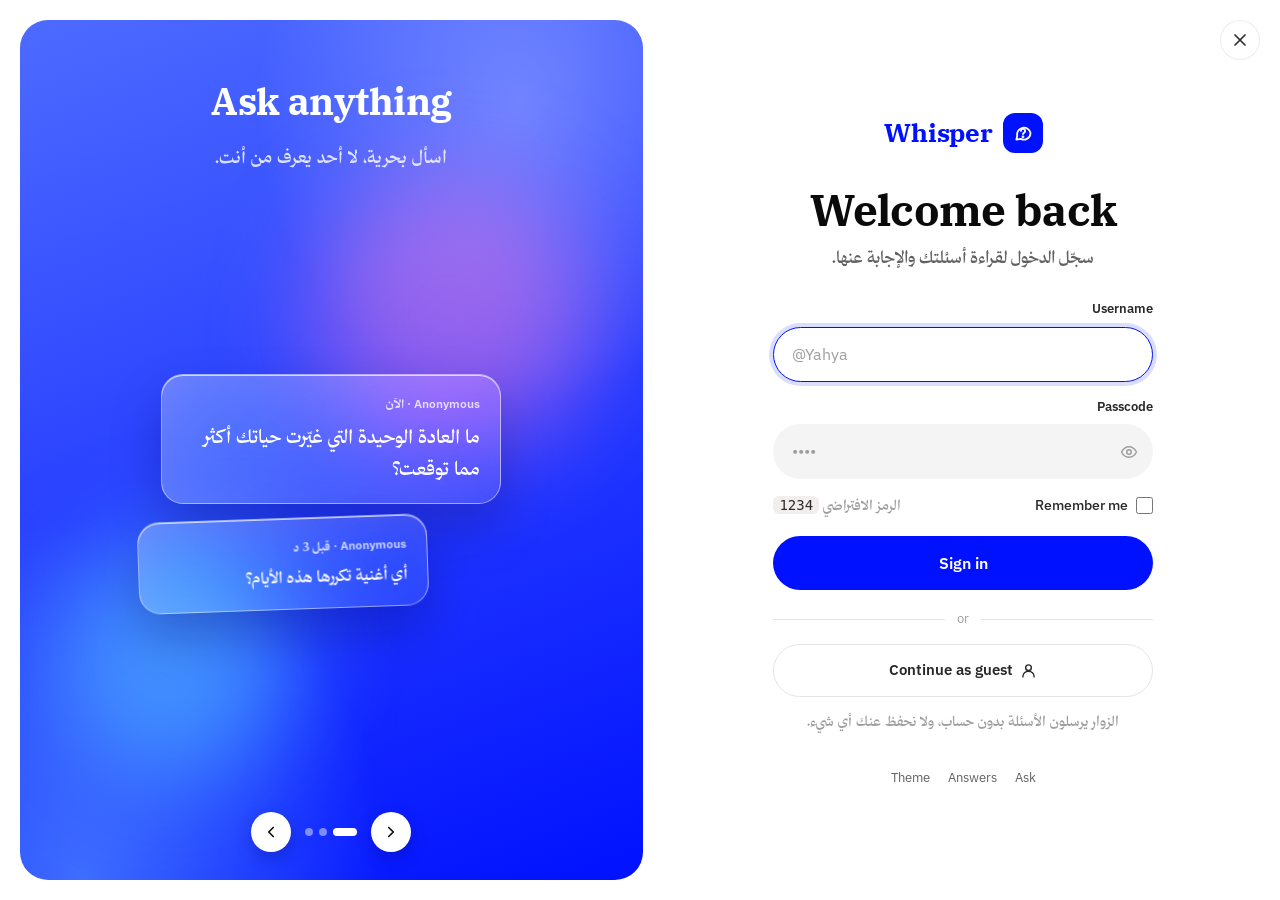
==== commit de4745da: "Add a dedicated Whisper sign-in page Replace the sign-in popup with a full page at #signin, laid out" ====
--- a/ask/index.html
+++ b/ask/index.html
@@ -196,24 +196,123 @@
   <a href="#answers">Answers</a>
 </footer>
 
-<div class="sheet-backdrop login-backdrop" id="loginSheet" hidden>
-  <div class="sheet glass login" role="dialog" aria-modal="true" aria-labelledby="loginTitle">
-    <div class="login-brand" aria-hidden="true">
-      <svg viewBox="0 0 24 24" width="26" height="26" fill="none" stroke="currentColor" stroke-width="2.2" stroke-linecap="round" stroke-linejoin="round"><path d="M21 12a8 8 0 0 1-11.6 7.1L4 20l1.1-4.6A8 8 0 1 1 21 12z"/><path d="M9.5 9.5a2.5 2.5 0 1 1 3.5 2.3c-.7.3-1 .8-1 1.5"/><circle cx="12" cy="16.6" r=".6" fill="currentColor"/></svg>
-    </div>
-    <h2 id="loginTitle" class="display">Welcome to Whisper</h2>
-    <p class="login-sub">سجّل الدخول لإدارة صندوقك، أو تابع كزائر لتسأل بشكل مجهول.</p>
-    <form id="loginForm" class="login-form" novalidate>
-      <label>Username<input id="loginUser" type="text" autocomplete="username" placeholder="@Yahya" autocapitalize="off" spellcheck="false" dir="ltr"></label>
-      <label>Passcode<input id="loginPass" type="password" autocomplete="current-password" inputmode="numeric" placeholder="••••" dir="ltr"></label>
-      <p class="form-error" id="loginError" role="alert" hidden></p>
-      <button class="btn-primary login-btn" type="submit"><span class="btn-label">Sign in</span></button>
-    </form>
-    <div class="divider"><span>or</span></div>
-    <button class="btn-ghost login-guest" id="loginGuest" type="button">Continue as guest</button>
-    <p class="hint">الزوار يرسلون الأسئلة بدون حساب، ولا نحفظ عنك أي شيء.</p>
+<!-- ===================== Sign in page ===================== -->
+<section class="view auth" data-view="signin" hidden aria-labelledby="authTitle">
+  <a class="auth-close" href="#home" id="authClose" aria-label="Close and continue as guest" title="Close">
+    <svg viewBox="0 0 24 24" width="20" height="20" fill="none" stroke="currentColor" stroke-width="2" stroke-linecap="round"><path d="M18 6 6 18M6 6l12 12"/></svg>
+  </a>
+
+  <div class="auth-form-side">
+    <div class="auth-form-wrap">
+      <a class="auth-brand" href="#home" aria-label="Whisper home">
+        <span class="brand-mark" aria-hidden="true">
+          <svg viewBox="0 0 24 24" width="20" height="20" fill="none" stroke="currentColor" stroke-width="2.2" stroke-linecap="round" stroke-linejoin="round"><path d="M21 12a8 8 0 0 1-11.6 7.1L4 20l1.1-4.6A8 8 0 1 1 21 12z"/><path d="M9.5 9.5a2.5 2.5 0 1 1 3.5 2.3c-.7.3-1 .8-1 1.5"/><circle cx="12" cy="16.6" r=".6" fill="currentColor"/></svg>
+        </span>
+        <span class="brand-name">Whisper</span>
+      </a>
+
+      <h1 class="display auth-title" id="authTitle">Welcome back</h1>
+      <p class="auth-sub">سجّل الدخول لقراءة أسئلتك والإجابة عنها.</p>
+
+      <form id="loginForm" class="auth-form" novalidate>
+        <label class="field">
+          <span class="field-label">Username</span>
+          <input id="loginUser" type="text" autocomplete="username" placeholder="@Yahya" autocapitalize="off" spellcheck="false" dir="ltr">
+        </label>
+        <label class="field">
+          <span class="field-label">Passcode</span>
+          <span class="pass-wrap">
+            <input id="loginPass" type="password" autocomplete="current-password" inputmode="numeric" placeholder="••••" dir="ltr">
+            <button class="pass-toggle" id="passToggle" type="button" aria-label="Show passcode" aria-pressed="false">
+              <svg class="ico-eye" viewBox="0 0 24 24" width="18" height="18" fill="none" stroke="currentColor" stroke-width="2" stroke-linecap="round" stroke-linejoin="round"><path d="M2 12s3.6-7 10-7 10 7 10 7-3.6 7-10 7S2 12 2 12z"/><circle cx="12" cy="12" r="3"/></svg>
+              <svg class="ico-eye-off" viewBox="0 0 24 24" width="18" height="18" fill="none" stroke="currentColor" stroke-width="2" stroke-linecap="round" stroke-linejoin="round"><path d="M3 3l18 18"/><path d="M10.6 5.1A10.4 10.4 0 0 1 12 5c6.4 0 10 7 10 7a17 17 0 0 1-3.2 4.1M6.6 6.6A17 17 0 0 0 2 12s3.6 7 10 7a9.8 9.8 0 0 0 5.4-1.6"/><path d="M9.9 9.9a3 3 0 0 0 4.2 4.2"/></svg>
+            </button>
+          </span>
+        </label>
+        <div class="auth-row">
+          <label class="check"><input id="loginRemember" type="checkbox"> <span>Remember me</span></label>
+          <span class="auth-hint">الرمز الافتراضي <code>1234</code></span>
+        </div>
+        <p class="form-error" id="loginError" role="alert" hidden></p>
+        <button class="btn-primary auth-btn" type="submit"><span class="btn-label">Sign in</span></button>
+      </form>
+
+      <div class="divider"><span>or</span></div>
+      <button class="btn-ghost auth-guest" id="loginGuest" type="button">
+        <svg viewBox="0 0 24 24" width="17" height="17" fill="none" stroke="currentColor" stroke-width="2" stroke-linecap="round" stroke-linejoin="round"><circle cx="12" cy="8" r="4"/><path d="M4 21a8 8 0 0 1 16 0"/></svg>
+        Continue as guest
+      </button>
+      <p class="auth-note">الزوار يرسلون الأسئلة بدون حساب، ولا نحفظ عنك أي شيء.</p>
+
+      <nav class="auth-links" aria-label="More">
+        <a href="#home" data-guest>Ask</a>
+        <a href="#answers" data-guest>Answers</a>
+        <button type="button" class="link-btn" id="authTheme">Theme</button>
+      </nav>
+    </div>
   </div>
-</div>
+
+  <aside class="auth-art" aria-label="About Whisper">
+    <div class="auth-art-inner">
+      <div class="slides" id="slides">
+        <article class="slide is-active">
+          <h2 class="slide-title">Ask anything</h2>
+          <p class="slide-sub">اسأل بحرية، لا أحد يعرف من أنت.</p>
+          <div class="mock">
+            <div class="mock-card glass-on-blue">
+              <span class="mock-from">Anonymous · <span class="ar">الآن</span></span>
+              <p class="ar">ما العادة الوحيدة التي غيّرت حياتك أكثر مما توقعت؟</p>
+            </div>
+            <div class="mock-card glass-on-blue small offset">
+              <span class="mock-from">Anonymous · <span class="ar">قبل 3 د</span></span>
+              <p class="ar">أي أغنية تكررها هذه الأيام؟</p>
+            </div>
+          </div>
+        </article>
+        <article class="slide">
+          <h2 class="slide-title">Stay anonymous</h2>
+          <p class="slide-sub">بلا اسم، بلا بريد، بلا عنوان IP.</p>
+          <div class="mock">
+            <div class="mock-card glass-on-blue mock-center">
+              <span class="mock-lock" aria-hidden="true">
+                <svg viewBox="0 0 24 24" width="30" height="30" fill="none" stroke="currentColor" stroke-width="2" stroke-linecap="round" stroke-linejoin="round"><rect x="4" y="11" width="16" height="10" rx="3"/><path d="M8 11V7a4 4 0 0 1 8 0v4"/></svg>
+              </span>
+              <p class="ar">سؤالك يصل، وهويتك تبقى عندك.</p>
+              <span class="mock-chip" dir="ltr">100% Anonymous</span>
+            </div>
+          </div>
+        </article>
+        <article class="slide">
+          <h2 class="slide-title">Answer in public</h2>
+          <p class="slide-sub">اختر الأسئلة الجميلة وأجب عنها أمام الجميع.</p>
+          <div class="mock">
+            <div class="mock-card glass-on-blue">
+              <span class="mock-from">Anonymous</span>
+              <p class="ar">بصراحة: هل تقرأ فعلًا كل سؤال يصلك؟</p>
+              <div class="mock-answer">
+                <span class="mock-label">Answer</span>
+                <p class="ar">كل واحد منها، غالبًا في الليل مع كوب شاي.</p>
+              </div>
+            </div>
+          </div>
+        </article>
+      </div>
+      <div class="slide-nav">
+        <button class="slide-arrow" id="slidePrev" type="button" aria-label="Previous slide">
+          <svg viewBox="0 0 24 24" width="18" height="18" fill="none" stroke="currentColor" stroke-width="2.2" stroke-linecap="round" stroke-linejoin="round"><path d="m9 18 6-6-6-6"/></svg>
+        </button>
+        <div class="slide-dots" id="slideDots" role="tablist" aria-label="Slides">
+          <button type="button" class="dot is-active" aria-label="Slide 1"></button>
+          <button type="button" class="dot" aria-label="Slide 2"></button>
+          <button type="button" class="dot" aria-label="Slide 3"></button>
+        </div>
+        <button class="slide-arrow" id="slideNext" type="button" aria-label="Next slide">
+          <svg viewBox="0 0 24 24" width="18" height="18" fill="none" stroke="currentColor" stroke-width="2.2" stroke-linecap="round" stroke-linejoin="round"><path d="m15 18-6-6 6-6"/></svg>
+        </button>
+      </div>
+    </div>
+  </aside>
+</section>
 
 <div class="toast" id="toast" role="status" aria-live="polite" hidden></div>
 
--- a/ask/style.css
+++ b/ask/style.css
@@ -43,6 +43,9 @@
   --glow-b: rgba(120, 160, 255, 0.14);
 
   /* type */
+  --field: #f4f4f5;
+  --art-a: #0011ff;
+  --art-b: #4d6bff;
   --font-ui: "IBM Plex Sans", "Thmanyah Serif Text", "Geeza Pro", system-ui, sans-serif;
   --font-display: "IBM Plex Serif", "Thmanyah Serif Text", "Geeza Pro", Georgia, serif;
   --font-ar: "Thmanyah Serif Text", "Geeza Pro", "Noto Naskh Arabic", serif;
@@ -79,6 +82,9 @@
   --glass-line: rgba(255, 255, 255, 0.08);
   --glass-sheen: rgba(255, 255, 255, 0.06);
   --shadow: 0 1px 2px rgba(0, 0, 0, 0.3), 0 16px 40px rgba(0, 0, 0, 0.35);
+  --field: #17181d;
+  --art-a: #1a24c9;
+  --art-b: #2f3fe0;
   --glow-a: rgba(61, 75, 255, 0.22);
   --glow-b: rgba(80, 120, 255, 0.10);
   color-scheme: dark;
@@ -343,19 +349,128 @@
 @keyframes slideUp { from { transform: translateY(18px); opacity: 0; } }
 .sheet-head { display: flex; align-items: center; justify-content: space-between; }
 .sheet-head h2 { margin: 0; font-family: var(--font-display); font-size: 24px; }
-.settings-form, .login-form { display: flex; flex-direction: column; gap: 12px; width: 100%; text-align: start; }
-.settings-form label, .login-form label { display: flex; flex-direction: column; gap: 6px; font-size: 13px; font-weight: 600; color: var(--muted); }
+.settings-form { display: flex; flex-direction: column; gap: 12px; width: 100%; text-align: start; }
+.settings-form label { display: flex; flex-direction: column; gap: 6px; font-size: 13px; font-weight: 600; color: var(--muted); }
 .sheet-actions { display: flex; justify-content: space-between; gap: 10px; flex-wrap: wrap; margin-top: 6px; }
 
-.login { align-items: center; text-align: center; gap: 8px; padding: 32px 26px 24px; }
-.login-brand { width: 54px; height: 54px; border-radius: 15px; display: grid; place-items: center; background: var(--accent); color: var(--on-accent); margin-bottom: 6px; }
-.login h2 { font-size: 28px; }
-.login-sub { margin: 0 0 10px; color: var(--muted); max-width: 34ch; font-family: var(--font-ar); font-size: 16px; }
-.login-btn { width: 100%; margin-top: 4px; padding-block: 12px; }
-.divider { width: 100%; display: flex; align-items: center; gap: 12px; color: var(--faint); font-size: 13px; margin: 6px 0 2px; }
+/* ---------- sign-in page ----------
+   Split layout after kitabh.com/signin: form on the reading side,
+   a blue panel with liquid-glass question cards on the other. */
+body.is-auth .topbar, body.is-auth .page, body.is-auth .foot { display: none; }
+.auth {
+  position: relative;
+  min-height: 100vh; min-height: 100dvh;
+  display: grid; grid-template-columns: minmax(0, 1fr) minmax(0, 1.05fr);
+  gap: 24px; padding-block: 20px;
+  padding-inline: max(20px, env(safe-area-inset-left, 0px)) max(20px, env(safe-area-inset-right, 0px));
+  background: var(--bg);
+}
+.auth-close {
+  position: absolute; top: 20px; inset-inline-start: max(20px, env(safe-area-inset-right, 0px)); z-index: 3;
+  width: 40px; height: 40px; border-radius: 50%; display: grid; place-items: center;
+  color: var(--ink-2); background: var(--glass); border: 1px solid var(--glass-line);
+  -webkit-backdrop-filter: blur(12px); backdrop-filter: blur(12px); transition: background .2s;
+}
+.auth-close:hover { background: var(--pill); }
+.auth-form-side { display: grid; place-items: center; padding-block: 32px; }
+.auth-form-wrap { width: min(100%, 380px); display: flex; flex-direction: column; align-items: stretch; text-align: center; }
+.auth-brand { align-self: center; display: inline-flex; align-items: center; gap: 10px; text-decoration: none; margin-bottom: 28px; }
+.auth-brand .brand-mark { width: 40px; height: 40px; border-radius: 12px; }
+.auth-brand .brand-name { font-size: 26px; display: inline; }
+.auth-title { font-size: clamp(30px, 4vw, 38px); }
+.auth-sub { margin: 6px 0 26px; color: var(--muted); font-family: var(--font-ar); font-size: 17px; }
+.auth-form { display: flex; flex-direction: column; gap: 14px; text-align: start; }
+.field { display: flex; flex-direction: column; gap: 6px; }
+.field-label { font-size: 13px; font-weight: 600; color: var(--ink-2); }
+.auth-form input[type="text"], .auth-form input[type="password"] {
+  border-radius: var(--r-pill); border: 1px solid transparent; background: var(--field);
+  padding: 12px 18px; font-size: 16px;
+}
+.auth-form input:focus { background: var(--bg); border-color: var(--accent); }
+.pass-wrap { position: relative; display: block; }
+.pass-toggle {
+  position: absolute; top: 50%; right: 6px; transform: translateY(-50%);
+  width: 36px; height: 36px; border-radius: 50%; border: 0; background: transparent; color: var(--faint);
+  display: grid; place-items: center; transition: color .2s, background .2s;
+}
+/* the field is dir=ltr, so the eye sits on its physical right edge */
+.pass-wrap input { padding-right: 48px !important; padding-left: 18px !important; }
+.pass-toggle:hover { color: var(--ink); background: var(--pill); }
+.pass-toggle .ico-eye-off { display: none; }
+.pass-toggle[aria-pressed="true"] .ico-eye { display: none; }
+.pass-toggle[aria-pressed="true"] .ico-eye-off { display: block; }
+.auth-row { display: flex; align-items: center; justify-content: space-between; gap: 10px; flex-wrap: wrap; font-size: 14px; }
+.check { display: inline-flex; align-items: center; gap: 8px; font-weight: 500; color: var(--ink-2); cursor: pointer; }
+.check input { width: 17px; height: 17px; accent-color: var(--accent); margin: 0; }
+.auth-hint { color: var(--faint); font-family: var(--font-ar); }
+.auth-hint code { font-family: ui-monospace, SFMono-Regular, Menlo, monospace; background: var(--pill); padding: 1px 6px; border-radius: 6px; color: var(--ink-2); }
+.auth-btn { width: 100%; border-radius: var(--r-pill); padding-block: 13px; margin-top: 4px; font-size: 16px; }
+.divider { width: 100%; display: flex; align-items: center; gap: 12px; color: var(--faint); font-size: 13px; margin: 18px 0 14px; }
 .divider::before, .divider::after { content: ""; flex: 1; height: 1px; background: var(--line); }
-.login-guest { width: 100%; padding-block: 11px; border-radius: var(--r-sm); }
-.login .hint { margin: 6px 0 0; }
+.auth-guest { width: 100%; padding-block: 12px; border-radius: var(--r-pill); background: var(--bg); border: 1px solid var(--line); font-size: 15px; font-weight: 600; }
+.auth-guest:hover { background: var(--pill); }
+.auth-note { margin: 12px 0 0; color: var(--faint); font-family: var(--font-ar); font-size: 14px; }
+.auth-links { display: flex; justify-content: center; gap: 18px; margin-top: 34px; font-size: 13px; }
+.auth-links a, .link-btn { color: var(--muted); text-decoration: none; background: none; border: 0; padding: 0; font-size: 13px; }
+.auth-links a:hover, .link-btn:hover { color: var(--accent-ink); }
+
+.auth-art {
+  position: relative; overflow: hidden; border-radius: 28px; min-height: 560px;
+  background:
+    radial-gradient(60% 50% at 80% 10%, rgba(255,255,255,0.28), transparent 70%),
+    radial-gradient(70% 60% at 10% 100%, rgba(120, 200, 255, 0.45), transparent 70%),
+    linear-gradient(160deg, var(--art-b), var(--art-a));
+  color: #fff;
+}
+.auth-art::before, .auth-art::after {        /* drifting light blobs behind the glass */
+  content: ""; position: absolute; border-radius: 50%; filter: blur(50px); pointer-events: none;
+}
+.auth-art::before { width: 280px; height: 280px; top: 18%; inset-inline-start: 8%; background: rgba(255, 122, 217, 0.45); animation: drift-a 18s ease-in-out infinite alternate; }
+.auth-art::after { width: 240px; height: 240px; bottom: 12%; inset-inline-end: 6%; background: rgba(94, 231, 255, 0.45); animation: drift-b 22s ease-in-out infinite alternate; }
+.auth-art-inner { position: relative; z-index: 1; height: 100%; display: flex; flex-direction: column; padding: 48px 40px 28px; }
+.slides { position: relative; flex: 1; }
+.slide {
+  position: absolute; inset: 0; display: flex; flex-direction: column; align-items: center; text-align: center;
+  opacity: 0; transform: translateY(14px); transition: opacity .5s ease, transform .5s cubic-bezier(.2,.7,.2,1);
+  pointer-events: none;
+}
+.slide.is-active { opacity: 1; transform: none; pointer-events: auto; }
+.slide-title { margin: 0; font-family: var(--font-display); font-size: clamp(28px, 3.2vw, 38px); font-weight: 700; letter-spacing: -0.015em; }
+.slide-sub { margin: 6px 0 0; font-family: var(--font-ar); font-size: 18px; color: rgba(255,255,255,0.82); }
+.mock { position: relative; flex: 1; width: 100%; display: grid; place-items: center; align-content: center; gap: 14px; padding-block: 28px; }
+.glass-on-blue {
+  background: linear-gradient(135deg, rgba(255,255,255,0.32), rgba(255,255,255,0.12));
+  -webkit-backdrop-filter: blur(24px) saturate(170%); backdrop-filter: blur(24px) saturate(170%);
+  border: 1px solid rgba(255,255,255,0.45);
+  box-shadow: 0 24px 50px rgba(0, 6, 90, 0.28), inset 0 1px 0 rgba(255,255,255,0.7);
+}
+.mock-card { width: min(100%, 340px); border-radius: 22px; padding: 18px 20px; text-align: start; display: flex; flex-direction: column; gap: 6px; }
+.mock-card p { margin: 0; font-size: 19px; line-height: 1.7; color: #fff; }
+.mock-card.small { width: min(88%, 290px); }
+.mock-card.small p { font-size: 16px; }
+.mock-card.offset { margin-inline-start: 18%; transform: rotate(-2deg); }
+.mock-from { font-size: 12px; font-weight: 600; color: rgba(255,255,255,0.78); }
+.mock-center { align-items: center; text-align: center; padding-block: 28px; }
+.mock-lock { width: 60px; height: 60px; border-radius: 18px; display: grid; place-items: center; background: rgba(255,255,255,0.22); margin-bottom: 6px; }
+.mock-chip { margin-top: 6px; padding: 3px 12px; border-radius: var(--r-pill); background: #fff; color: var(--art-a); font-size: 12px; font-weight: 700; }
+.mock-answer { margin-top: 8px; padding: 10px 14px; border-radius: 14px; background: rgba(255,255,255,0.9); }
+.mock-answer p { color: #0a0a0a; font-size: 16px; }
+.mock-label { font-size: 11px; font-weight: 700; letter-spacing: 0.05em; text-transform: uppercase; color: #0011ff; }
+.slide-nav { display: flex; align-items: center; justify-content: center; gap: 14px; }
+.slide-arrow {
+  width: 40px; height: 40px; border-radius: 50%; border: 0; display: grid; place-items: center;
+  background: #fff; color: #0a0a0a; box-shadow: 0 6px 16px rgba(0, 6, 90, 0.25); transition: transform .15s;
+}
+.slide-arrow:hover { transform: scale(1.06); }
+.slide-dots { display: flex; gap: 6px; }
+.slide-dots .dot { width: 8px; height: 8px; padding: 0; border: 0; border-radius: var(--r-pill); background: rgba(255,255,255,0.45); transition: width .3s, background .3s; }
+.slide-dots .dot.is-active { width: 24px; background: #fff; }
+
+@media (max-width: 860px) {
+  .auth { grid-template-columns: 1fr; padding-block: 0; }
+  .auth-art { display: none; }
+  .auth-form-side { min-height: 100vh; min-height: 100dvh; padding-block: 72px 32px; }
+}
 
 /* ---------- toast & footer ---------- */
 .toast {
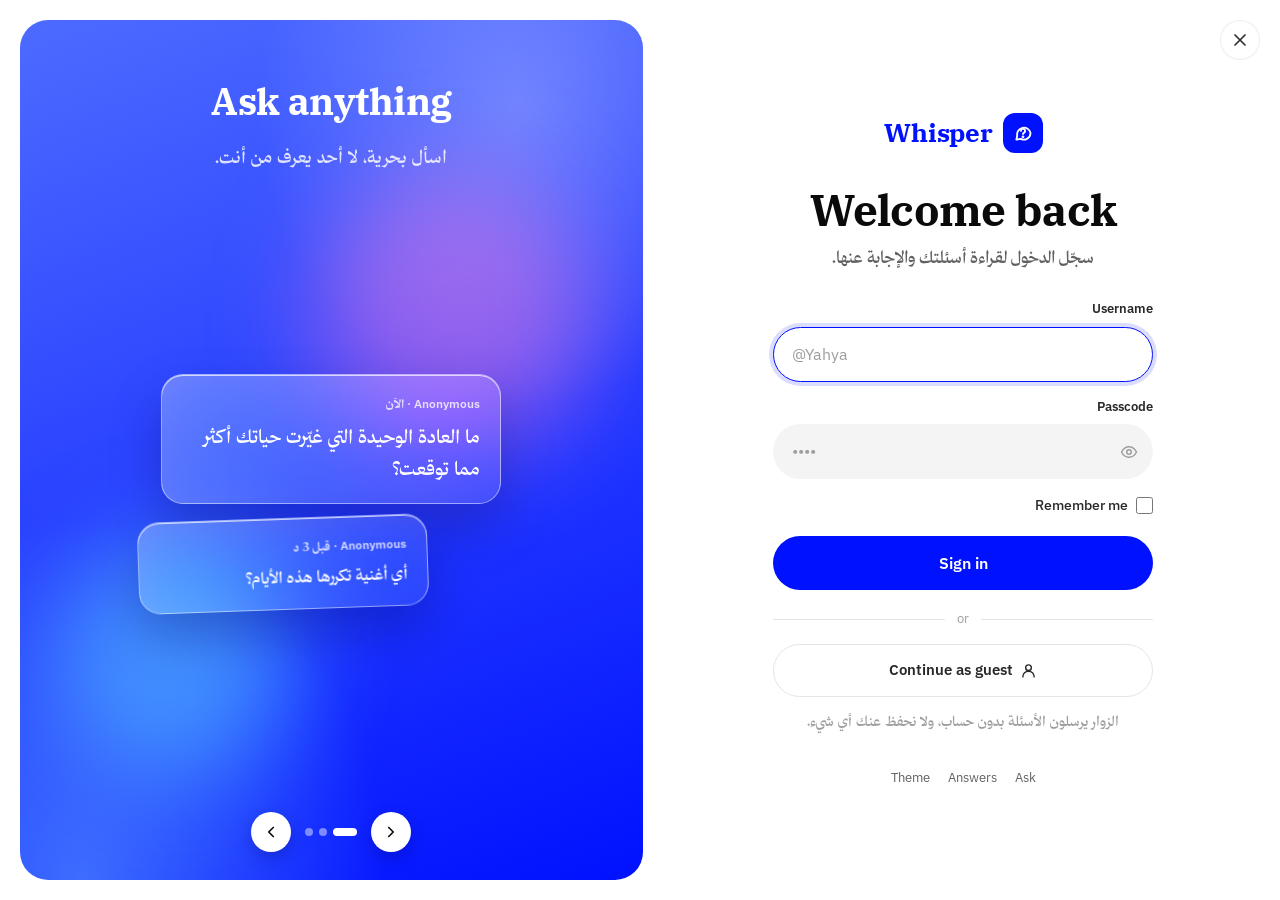
==== commit a3d289c2: "Stop showing the default passcode on the sign-in page The site is about to be public on GitHub Pages" ====
--- a/ask/index.html
+++ b/ask/index.html
@@ -34,6 +34,10 @@
       <a href="#home" data-route="home" class="nav-link">Ask</a>
       <a href="#answers" data-route="answers" class="nav-link">Answers</a>
       <a href="#inbox" data-route="inbox" class="nav-link">Inbox <span class="pill" id="inboxCount" hidden>0</span></a>
+      <a href="#profile" data-route="profile" class="nav-link nav-profile" aria-label="Profile">
+        <svg viewBox="0 0 24 24" width="16" height="16" fill="none" stroke="currentColor" stroke-width="2" stroke-linecap="round" stroke-linejoin="round" aria-hidden="true"><circle cx="12" cy="8" r="4"/><path d="M4 21a8 8 0 0 1 16 0"/></svg>
+        <span class="nav-label">Profile</span>
+      </a>
     </div>
     <div class="nav-actions">
       <button class="btn-primary sm" id="navSignIn" type="button">Sign in</button>
@@ -165,28 +169,70 @@
         </div>
       </div>
 
-      <div class="sheet-backdrop" id="settingsSheet" hidden>
-        <div class="sheet glass" role="dialog" aria-modal="true" aria-labelledby="settingsTitle">
-          <div class="sheet-head">
-            <h2 id="settingsTitle">Settings</h2>
-            <button class="icon-btn" id="closeSettings" type="button" aria-label="Close">✕</button>
-          </div>
-          <form id="settingsForm" class="settings-form">
-            <label>Display name<input id="setName" type="text" maxlength="40" required></label>
-            <label>Username<input id="setHandle" type="text" maxlength="30" placeholder="@you" dir="ltr"></label>
-            <label>Bio<textarea id="setBio" rows="3" maxlength="160"></textarea></label>
-            <label>Passcode<input id="setPass" type="password" inputmode="numeric" minlength="4" maxlength="32" autocomplete="new-password" placeholder="اتركه فارغًا لإبقائه كما هو" dir="ltr"></label>
-            <div class="sheet-actions">
-              <button class="btn-danger" id="clearSamples" type="button">Remove samples</button>
-              <button class="btn-primary" type="submit"><span class="btn-label">Save</span></button>
-            </div>
-          </form>
-        </div>
-      </div>
     </div>
   </section>
 
+  <!-- ===================== Profile ===================== -->
+  <section class="view" data-view="profile" hidden>
+    <div class="profile-card">
+      <div class="profile-cover" aria-hidden="true"></div>
+      <div class="profile-main">
+        <div class="avatar-ring profile-avatar">
+          <div class="avatar" id="pAvatar">Y</div>
+          <span class="status-dot" title="Open for questions"></span>
+        </div>
+        <div class="profile-actions">
+          <button class="btn-ghost" id="pCopy" type="button">
+            <svg viewBox="0 0 24 24" width="15" height="15" fill="none" stroke="currentColor" stroke-width="2" stroke-linecap="round" stroke-linejoin="round"><path d="M10 13a5 5 0 0 0 7.5.5l3-3a5 5 0 0 0-7-7l-1.5 1.5"/><path d="M14 11a5 5 0 0 0-7.5-.5l-3 3a5 5 0 0 0 7 7l1.5-1.5"/></svg>
+            Share
+          </button>
+          <button class="btn-ghost" id="pEdit" type="button" hidden>Edit profile</button>
+          <a class="btn-primary" href="#home" id="pAsk">Ask me</a>
+        </div>
+        <h1 class="display" id="pName">Yahya Al Mawali</h1>
+        <p class="handle" id="pHandle">@Yahya</p>
+        <p class="bio" id="pBio"></p>
+        <div class="profile-stats">
+          <div class="pstat"><strong id="pAnswered">0</strong><span>Answered</span></div>
+          <div class="pstat"><strong id="pReceived">0</strong><span>Received</span></div>
+          <div class="pstat"><strong id="pRate">0%</strong><span>Answer rate</span></div>
+        </div>
+        <p class="profile-meta"><span class="ar">يستقبل الأسئلة الآن</span> · <span class="ar" id="pSince"></span></p>
+      </div>
+    </div>
+
+    <div class="section-head row">
+      <h2 class="display sub-head">Recent answers</h2>
+      <a class="see-all" href="#answers">See all</a>
+    </div>
+    <div class="feed" id="profileFeed"></div>
+    <div class="empty" id="profileEmpty" hidden>
+      <h3>No answers yet</h3>
+      <p>الإجابات المنشورة ستظهر هنا.</p>
+    </div>
+  </section>
+
 </main>
+
+  <div class="sheet-backdrop" id="settingsSheet" hidden>
+    <div class="sheet glass" role="dialog" aria-modal="true" aria-labelledby="settingsTitle">
+      <div class="sheet-head">
+        <h2 id="settingsTitle">Settings</h2>
+        <button class="icon-btn" id="closeSettings" type="button" aria-label="Close">✕</button>
+      </div>
+      <form id="settingsForm" class="settings-form">
+        <label>Display name<input id="setName" type="text" maxlength="40" required></label>
+        <label>Username<input id="setHandle" type="text" maxlength="30" placeholder="@you" dir="ltr"></label>
+        <label>Bio<textarea id="setBio" rows="3" maxlength="160"></textarea></label>
+        <label>Passcode<input id="setPass" type="password" inputmode="numeric" minlength="4" maxlength="32" autocomplete="new-password" placeholder="اتركه فارغًا لإبقائه كما هو" dir="ltr"></label>
+        <div class="sheet-actions">
+          <button class="btn-danger" id="clearSamples" type="button">Remove samples</button>
+          <button class="btn-primary" type="submit"><span class="btn-label">Save</span></button>
+        </div>
+      </form>
+    </div>
+  </div>
+
 
 <footer class="foot">
   <span>Whisper</span>
@@ -194,6 +240,10 @@
   <a href="#home">Ask</a>
   <span class="sep">·</span>
   <a href="#answers">Answers</a>
+  <span class="sep">·</span>
+  <a href="#profile">Profile</a>
+  <span class="sep">·</span>
+  <button type="button" class="link-btn" id="footTheme">Theme</button>
 </footer>
 
 <!-- ===================== Sign in page ===================== -->
@@ -231,7 +281,6 @@
         </label>
         <div class="auth-row">
           <label class="check"><input id="loginRemember" type="checkbox"> <span>Remember me</span></label>
-          <span class="auth-hint">الرمز الافتراضي <code>1234</code></span>
         </div>
         <p class="form-error" id="loginError" role="alert" hidden></p>
         <button class="btn-primary auth-btn" type="submit"><span class="btn-label">Sign in</span></button>
--- a/ask/style.css
+++ b/ask/style.css
@@ -256,6 +256,37 @@
 .stat strong { font-family: var(--font-display); font-size: 20px; font-variant-numeric: tabular-nums; }
 .stat span { font-size: 13px; color: var(--muted); font-weight: 500; }
 
+/* ---------- profile page ---------- */
+.nav-profile svg { flex: none; }
+.profile-card { border-radius: var(--r-lg); border: 1px solid var(--line); background: var(--bg); overflow: hidden; }
+.profile-cover {
+  height: 132px; position: relative;
+  background:
+    radial-gradient(50% 90% at 85% 0%, rgba(255,255,255,0.35), transparent 70%),
+    radial-gradient(45% 120% at 10% 100%, rgba(255, 122, 217, 0.45), transparent 70%),
+    radial-gradient(40% 100% at 55% 100%, rgba(94, 231, 255, 0.45), transparent 70%),
+    linear-gradient(160deg, var(--art-b), var(--art-a));
+}
+.profile-main { position: relative; padding: 0 24px 22px; display: flex; flex-direction: column; }
+.profile-avatar { margin-top: -46px; }
+.profile-avatar .avatar { width: 92px; height: 92px; border-radius: 28px; font-size: 38px; border: 4px solid var(--bg); box-sizing: content-box; }
+.profile-actions { position: absolute; top: 14px; inset-inline-end: 24px; display: flex; gap: 8px; flex-wrap: wrap; justify-content: flex-end; }
+.profile-actions .btn-primary { text-decoration: none; border-radius: var(--r-pill); padding: 8px 16px; font-size: 14px; }
+.profile-main h1 { margin-top: 14px; font-size: clamp(28px, 5vw, 36px); }
+.profile-main .handle { margin-top: 2px; }
+.profile-main .bio { margin-top: 10px; }
+.profile-stats { display: grid; grid-template-columns: repeat(3, minmax(0, 1fr)); margin-top: 18px; border: 1px solid var(--line); border-radius: var(--r-md); overflow: hidden; }
+.pstat { display: flex; flex-direction: column; align-items: center; padding: 12px 8px; gap: 2px; }
+.pstat + .pstat { border-inline-start: 1px solid var(--line); }
+.pstat strong { font-family: var(--font-display); font-size: 24px; line-height: 1.2; font-variant-numeric: tabular-nums; }
+.pstat span { font-size: 12px; color: var(--muted); font-weight: 500; }
+.profile-meta { margin: 14px 0 0; font-size: 14px; color: var(--faint); display: flex; align-items: center; gap: 6px; flex-wrap: wrap; }
+.profile-meta::before { content: ""; width: 8px; height: 8px; border-radius: 50%; background: var(--ok); }
+.sub-head { font-size: 24px; }
+.see-all { font-size: 14px; font-weight: 600; color: var(--accent-ink); text-decoration: none; }
+.see-all:hover { text-decoration: underline; }
+[data-view="profile"] .section-head.row { align-items: center; margin-top: 6px; }
+
 /* ---------- composer ---------- */
 .composer { padding: 20px; border-radius: var(--r-lg); display: flex; flex-direction: column; gap: 14px; }
 .composer-head { display: flex; gap: 8px; flex-wrap: wrap; }
@@ -498,13 +529,21 @@
   #navSignIn { padding-inline: 11px; }
 }
 @media (max-width: 480px) {
-  .nav-link { padding: 6px 11px; font-size: 13px; }
+  .nav { gap: 8px; }
+  .nav-actions { gap: 6px; }
+  .nav-actions #themeToggle { display: none; }
+  .nav-link { padding: 6px 9px; font-size: 13px; gap: 5px; }
+  #navSignIn { padding-inline: 10px; font-size: 13px; }
+  .nav-profile .nav-label { display: none; }
+  .nav-profile { padding-inline: 9px; }
+  .profile-main { padding-inline: 18px; }
+  .profile-actions { position: static; justify-content: flex-start; margin-top: 14px; }
   .hero { grid-template-columns: 1fr; text-align: start; padding: 22px; }
   .avatar { width: 68px; height: 68px; font-size: 28px; border-radius: 20px; }
   .send-row { flex-direction: column-reverse; align-items: stretch; }
   .counter { text-align: end; }
 }
-@media (max-width: 380px) {
+@media (max-width: 340px) {
   #navSignIn { display: none; }
 }
 
